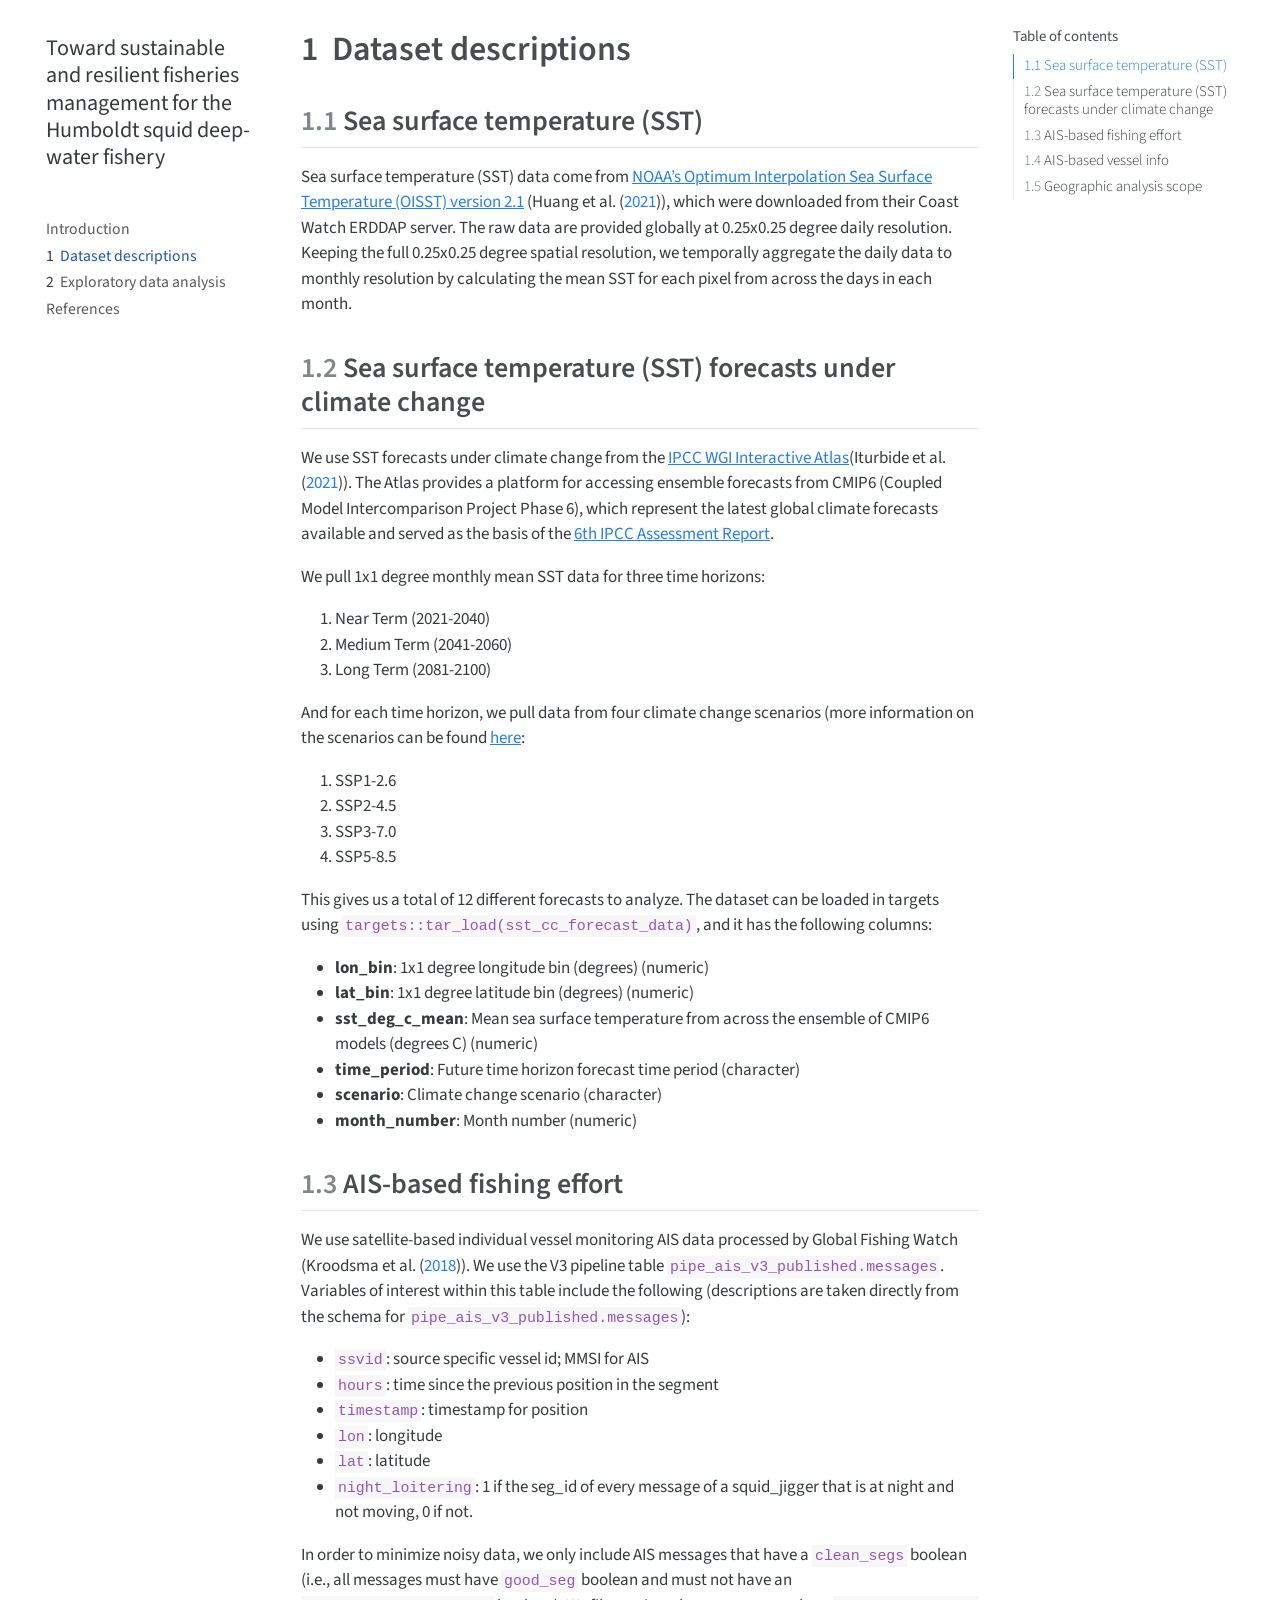
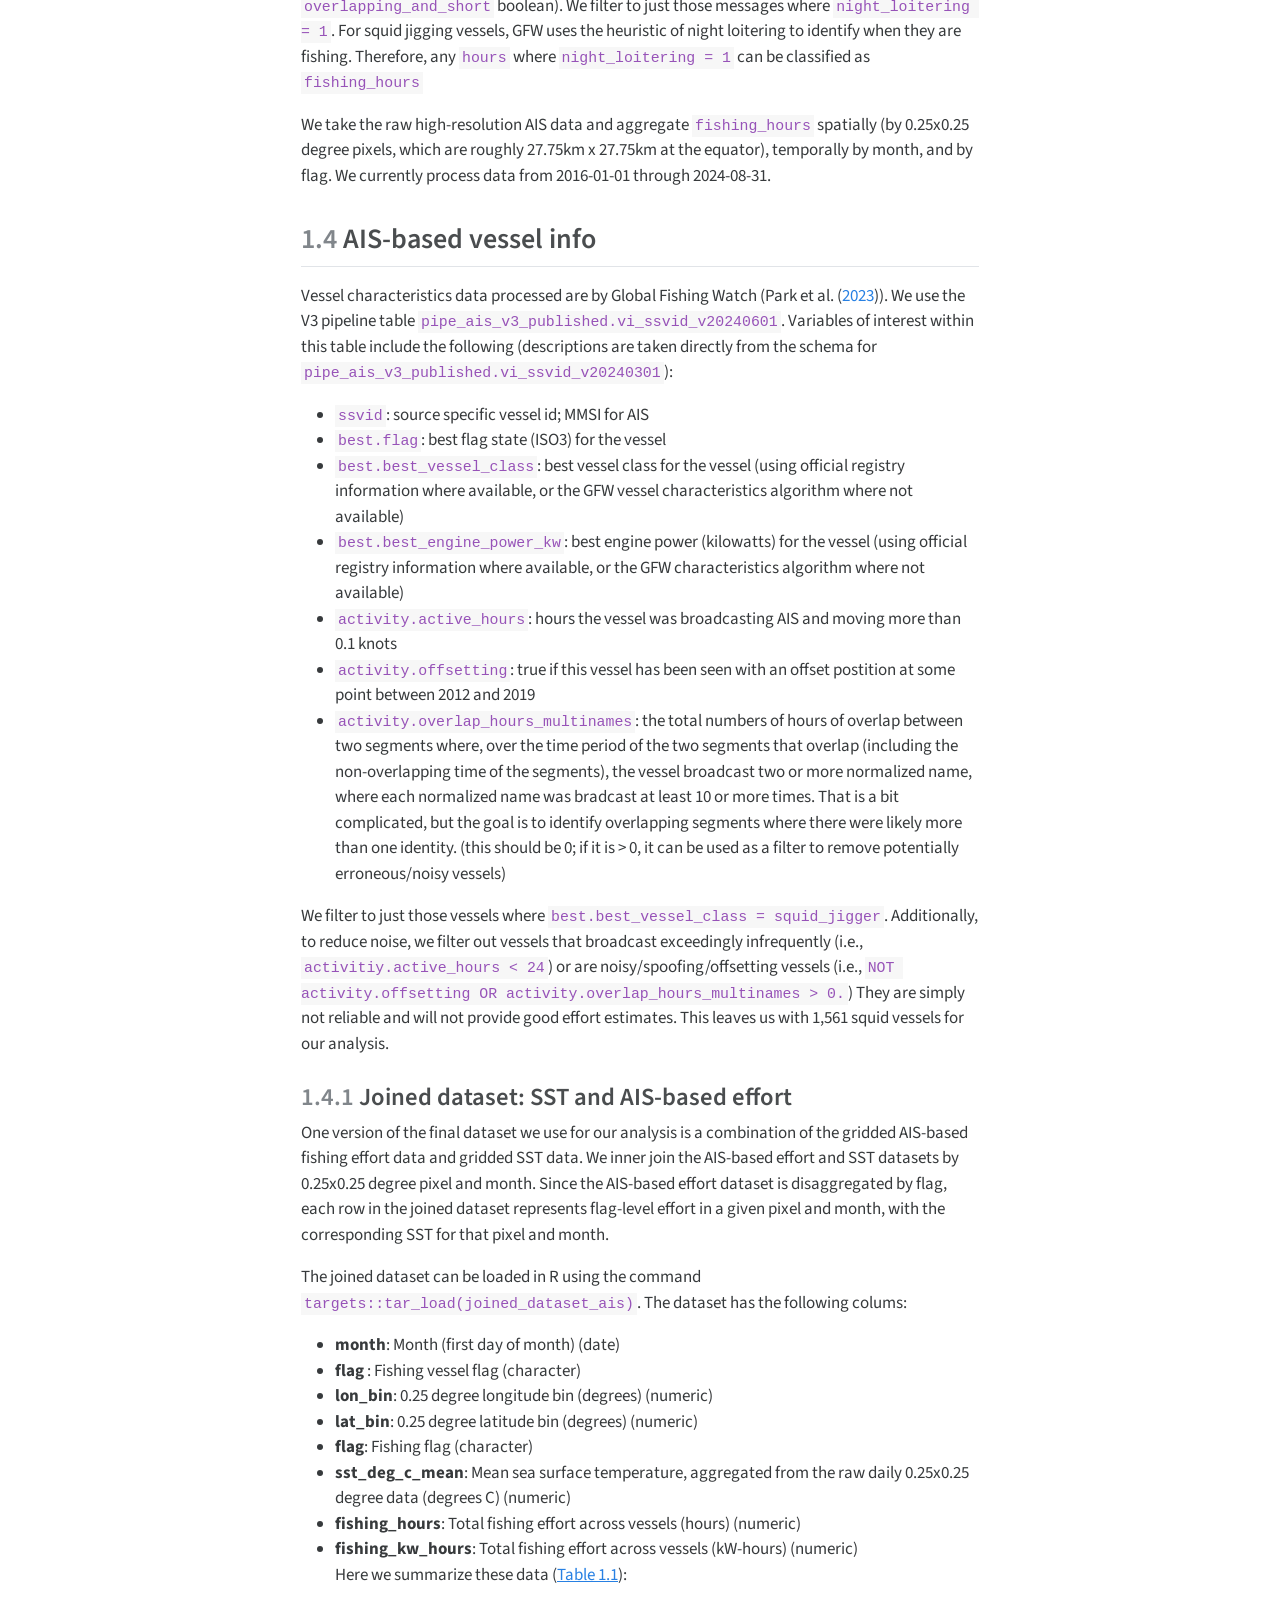
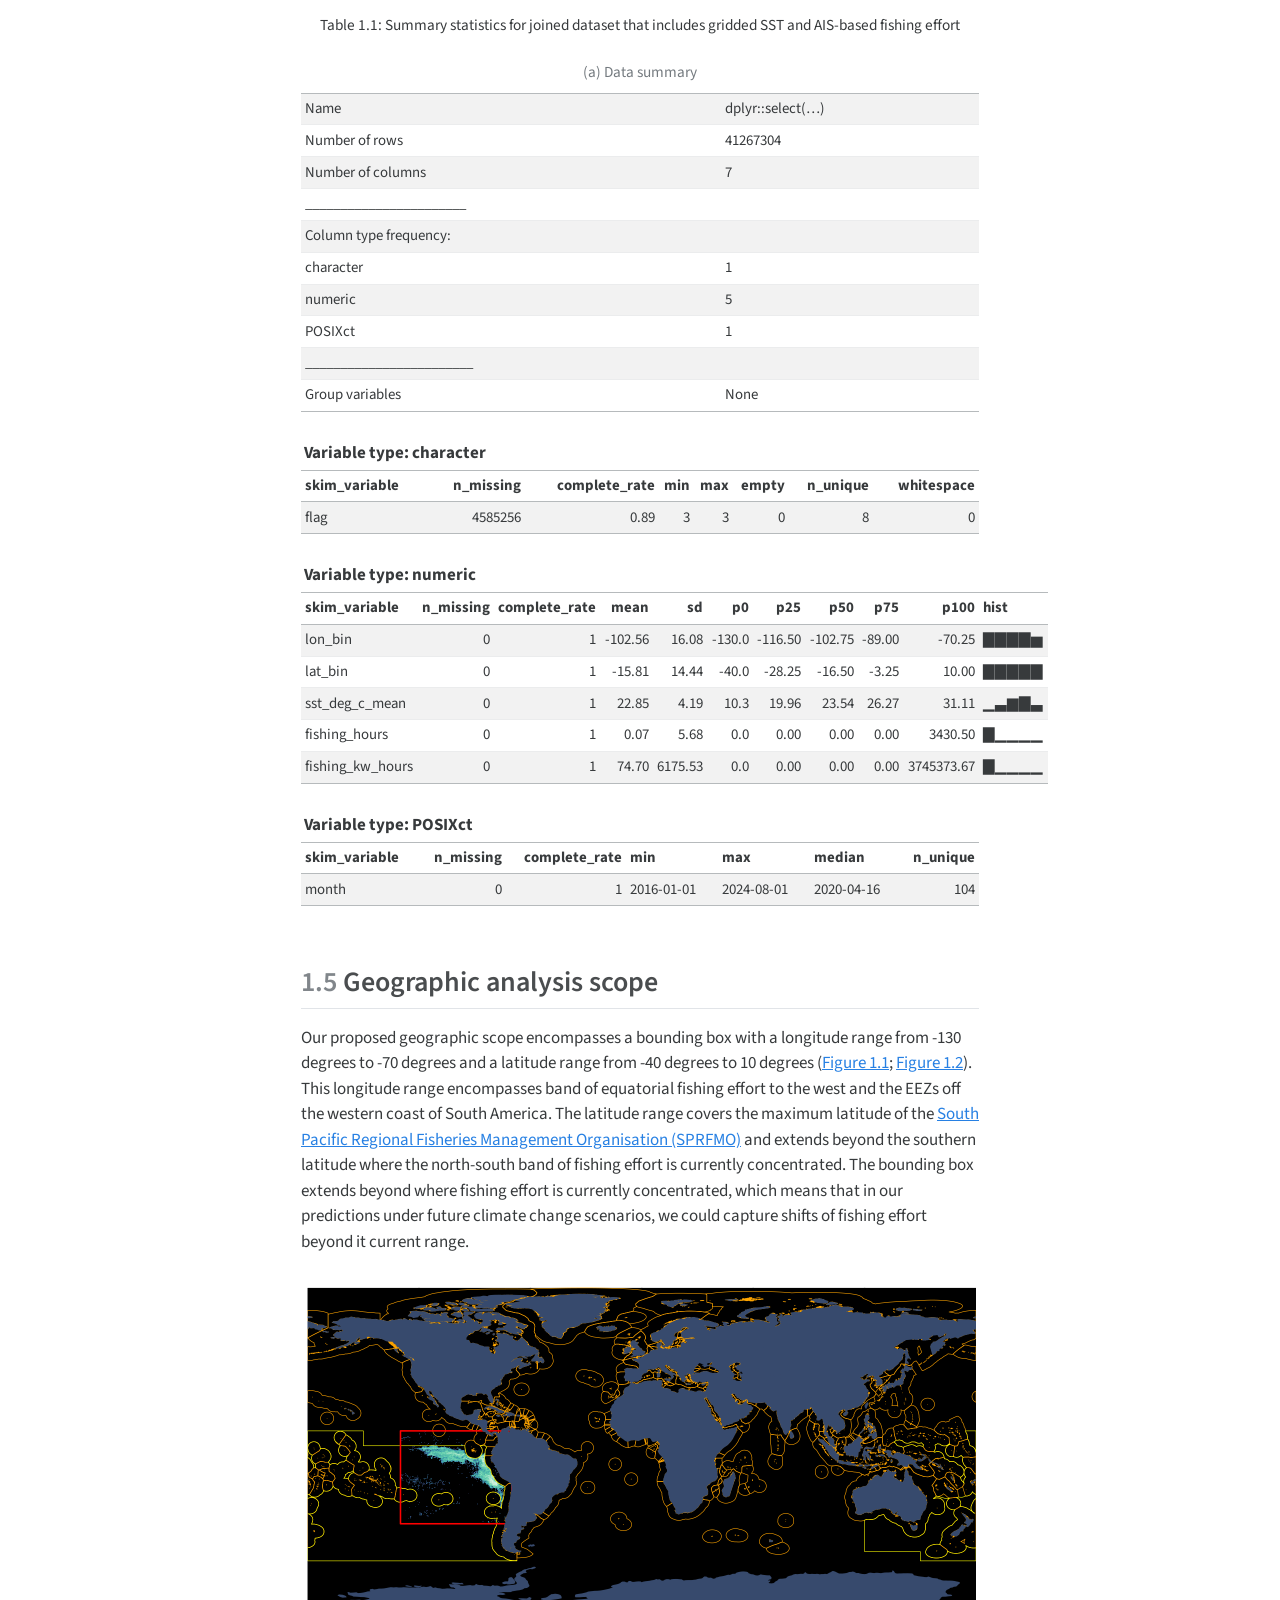
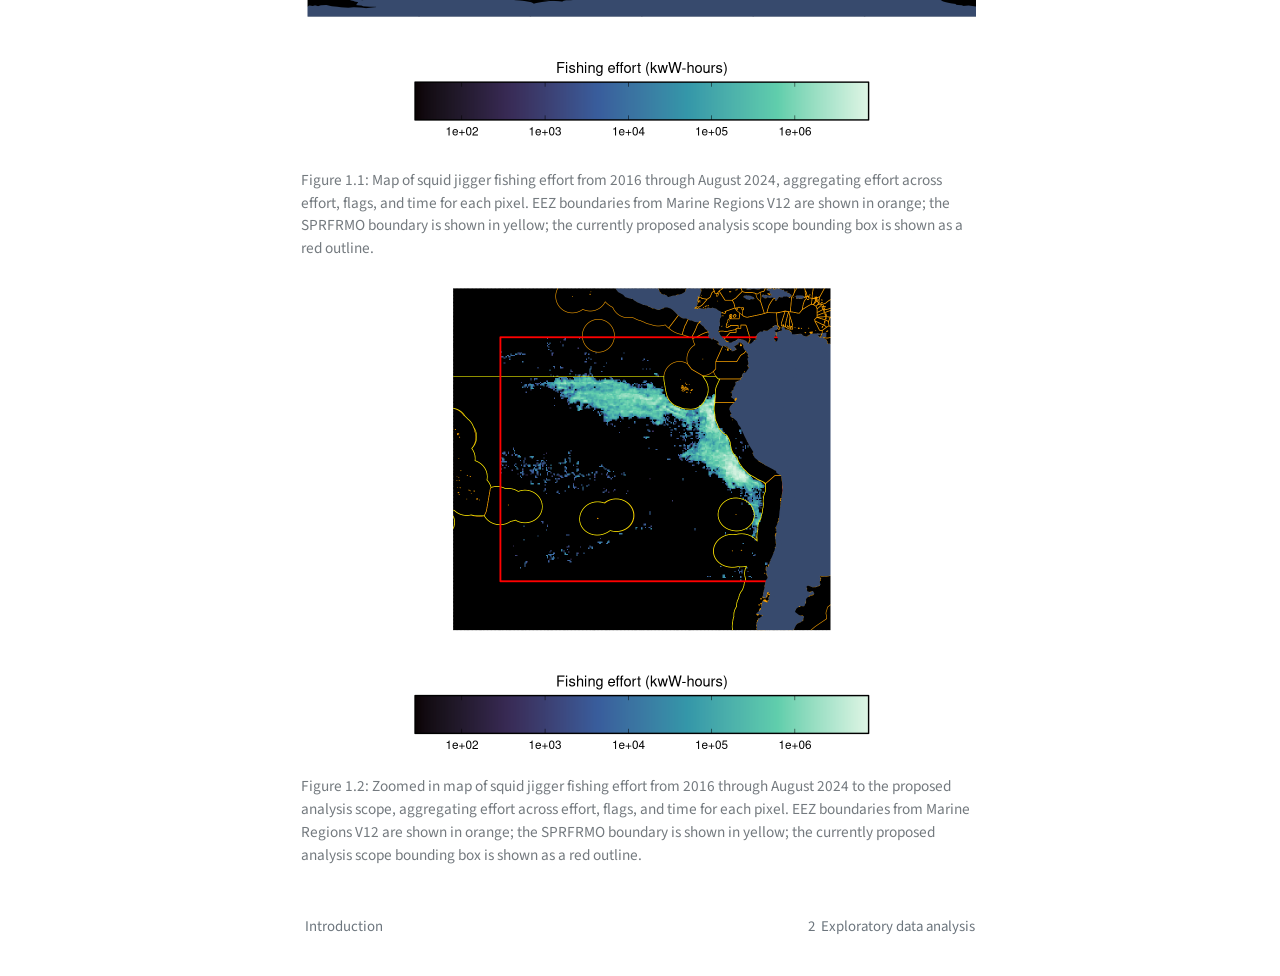
==== docs/data.html @ 47c48975 "update figs a bit" ====
<!DOCTYPE html>
<html xmlns="http://www.w3.org/1999/xhtml" lang="en" xml:lang="en"><head>

<meta charset="utf-8">
<meta name="generator" content="quarto-1.3.450">

<meta name="viewport" content="width=device-width, initial-scale=1.0, user-scalable=yes">


<title>Toward sustainable and resilient fisheries management for the Humboldt squid deep-water fishery - 1&nbsp; Dataset descriptions</title>
<style>
code{white-space: pre-wrap;}
span.smallcaps{font-variant: small-caps;}
div.columns{display: flex; gap: min(4vw, 1.5em);}
div.column{flex: auto; overflow-x: auto;}
div.hanging-indent{margin-left: 1.5em; text-indent: -1.5em;}
ul.task-list{list-style: none;}
ul.task-list li input[type="checkbox"] {
  width: 0.8em;
  margin: 0 0.8em 0.2em -1em; /* quarto-specific, see https://github.com/quarto-dev/quarto-cli/issues/4556 */ 
  vertical-align: middle;
}
/* CSS for citations */
div.csl-bib-body { }
div.csl-entry {
  clear: both;
}
.hanging-indent div.csl-entry {
  margin-left:2em;
  text-indent:-2em;
}
div.csl-left-margin {
  min-width:2em;
  float:left;
}
div.csl-right-inline {
  margin-left:2em;
  padding-left:1em;
}
div.csl-indent {
  margin-left: 2em;
}</style>


<script src="site_libs/quarto-nav/quarto-nav.js"></script>
<script src="site_libs/quarto-nav/headroom.min.js"></script>
<script src="site_libs/clipboard/clipboard.min.js"></script>
<script src="site_libs/quarto-search/autocomplete.umd.js"></script>
<script src="site_libs/quarto-search/fuse.min.js"></script>
<script src="site_libs/quarto-search/quarto-search.js"></script>
<meta name="quarto:offset" content="./">
<link href="./eda.html" rel="next">
<link href="./index.html" rel="prev">
<script src="site_libs/quarto-html/quarto.js"></script>
<script src="site_libs/quarto-html/popper.min.js"></script>
<script src="site_libs/quarto-html/tippy.umd.min.js"></script>
<script src="site_libs/quarto-html/anchor.min.js"></script>
<link href="site_libs/quarto-html/tippy.css" rel="stylesheet">
<link href="site_libs/quarto-html/quarto-syntax-highlighting.css" rel="stylesheet" id="quarto-text-highlighting-styles">
<script src="site_libs/bootstrap/bootstrap.min.js"></script>
<link href="site_libs/bootstrap/bootstrap-icons.css" rel="stylesheet">
<link href="site_libs/bootstrap/bootstrap.min.css" rel="stylesheet" id="quarto-bootstrap" data-mode="light">
<script id="quarto-search-options" type="application/json">{
  "location": "sidebar",
  "copy-button": false,
  "collapse-after": 3,
  "panel-placement": "start",
  "type": "textbox",
  "limit": 20,
  "language": {
    "search-no-results-text": "No results",
    "search-matching-documents-text": "matching documents",
    "search-copy-link-title": "Copy link to search",
    "search-hide-matches-text": "Hide additional matches",
    "search-more-match-text": "more match in this document",
    "search-more-matches-text": "more matches in this document",
    "search-clear-button-title": "Clear",
    "search-detached-cancel-button-title": "Cancel",
    "search-submit-button-title": "Submit",
    "search-label": "Search"
  }
}</script>


</head>

<body class="nav-sidebar floating">

<div id="quarto-search-results"></div>
  <header id="quarto-header" class="headroom fixed-top">
  <nav class="quarto-secondary-nav">
    <div class="container-fluid d-flex">
      <button type="button" class="quarto-btn-toggle btn" data-bs-toggle="collapse" data-bs-target="#quarto-sidebar,#quarto-sidebar-glass" aria-controls="quarto-sidebar" aria-expanded="false" aria-label="Toggle sidebar navigation" onclick="if (window.quartoToggleHeadroom) { window.quartoToggleHeadroom(); }">
        <i class="bi bi-layout-text-sidebar-reverse"></i>
      </button>
      <nav class="quarto-page-breadcrumbs" aria-label="breadcrumb"><ol class="breadcrumb"><li class="breadcrumb-item"><a href="./data.html"><span class="chapter-number">1</span>&nbsp; <span class="chapter-title">Dataset descriptions</span></a></li></ol></nav>
      <a class="flex-grow-1" role="button" data-bs-toggle="collapse" data-bs-target="#quarto-sidebar,#quarto-sidebar-glass" aria-controls="quarto-sidebar" aria-expanded="false" aria-label="Toggle sidebar navigation" onclick="if (window.quartoToggleHeadroom) { window.quartoToggleHeadroom(); }">      
      </a>
      <button type="button" class="btn quarto-search-button" aria-label="" onclick="window.quartoOpenSearch();">
        <i class="bi bi-search"></i>
      </button>
    </div>
  </nav>
</header>
<!-- content -->
<div id="quarto-content" class="quarto-container page-columns page-rows-contents page-layout-article">
<!-- sidebar -->
  <nav id="quarto-sidebar" class="sidebar collapse collapse-horizontal sidebar-navigation floating overflow-auto">
    <div class="pt-lg-2 mt-2 text-left sidebar-header">
    <div class="sidebar-title mb-0 py-0">
      <a href="./">Toward sustainable and resilient fisheries management for the Humboldt squid deep-water fishery</a> 
        <div class="sidebar-tools-main">
    <a href="./Toward-sustainable-and-resilient-fisheries-management-for-the-Humboldt-squid-deep-water-fishery.pdf" rel="" title="Download PDF" class="quarto-navigation-tool px-1" aria-label="Download PDF"><i class="bi bi-file-pdf"></i></a>
</div>
    </div>
      </div>
        <div class="mt-2 flex-shrink-0 align-items-center">
        <div class="sidebar-search">
        <div id="quarto-search" class="" title="Search"></div>
        </div>
        </div>
    <div class="sidebar-menu-container"> 
    <ul class="list-unstyled mt-1">
        <li class="sidebar-item">
  <div class="sidebar-item-container"> 
  <a href="./index.html" class="sidebar-item-text sidebar-link">
 <span class="menu-text">Introduction</span></a>
  </div>
</li>
        <li class="sidebar-item">
  <div class="sidebar-item-container"> 
  <a href="./data.html" class="sidebar-item-text sidebar-link active">
 <span class="menu-text"><span class="chapter-number">1</span>&nbsp; <span class="chapter-title">Dataset descriptions</span></span></a>
  </div>
</li>
        <li class="sidebar-item">
  <div class="sidebar-item-container"> 
  <a href="./eda.html" class="sidebar-item-text sidebar-link">
 <span class="menu-text"><span class="chapter-number">2</span>&nbsp; <span class="chapter-title">Exploratory data analysis</span></span></a>
  </div>
</li>
        <li class="sidebar-item">
  <div class="sidebar-item-container"> 
  <a href="./references.html" class="sidebar-item-text sidebar-link">
 <span class="menu-text">References</span></a>
  </div>
</li>
    </ul>
    </div>
</nav>
<div id="quarto-sidebar-glass" data-bs-toggle="collapse" data-bs-target="#quarto-sidebar,#quarto-sidebar-glass"></div>
<!-- margin-sidebar -->
    <div id="quarto-margin-sidebar" class="sidebar margin-sidebar">
        <nav id="TOC" role="doc-toc" class="toc-active">
    <h2 id="toc-title">Table of contents</h2>
   
  <ul>
  <li><a href="#sea-surface-temperature-sst" id="toc-sea-surface-temperature-sst" class="nav-link active" data-scroll-target="#sea-surface-temperature-sst"><span class="header-section-number">1.1</span> Sea surface temperature (SST)</a></li>
  <li><a href="#sea-surface-temperature-sst-forecasts-under-climate-change" id="toc-sea-surface-temperature-sst-forecasts-under-climate-change" class="nav-link" data-scroll-target="#sea-surface-temperature-sst-forecasts-under-climate-change"><span class="header-section-number">1.2</span> Sea surface temperature (SST) forecasts under climate change</a></li>
  <li><a href="#ais-based-fishing-effort" id="toc-ais-based-fishing-effort" class="nav-link" data-scroll-target="#ais-based-fishing-effort"><span class="header-section-number">1.3</span> AIS-based fishing effort</a></li>
  <li><a href="#ais-based-vessel-info" id="toc-ais-based-vessel-info" class="nav-link" data-scroll-target="#ais-based-vessel-info"><span class="header-section-number">1.4</span> AIS-based vessel info</a>
  <ul class="collapse">
  <li><a href="#joined-dataset-sst-and-ais-based-effort" id="toc-joined-dataset-sst-and-ais-based-effort" class="nav-link" data-scroll-target="#joined-dataset-sst-and-ais-based-effort"><span class="header-section-number">1.4.1</span> Joined dataset: SST and AIS-based effort</a></li>
  </ul></li>
  <li><a href="#geographic-analysis-scope" id="toc-geographic-analysis-scope" class="nav-link" data-scroll-target="#geographic-analysis-scope"><span class="header-section-number">1.5</span> Geographic analysis scope</a></li>
  </ul>
</nav>
    </div>
<!-- main -->
<main class="content" id="quarto-document-content">

<header id="title-block-header" class="quarto-title-block default">
<div class="quarto-title">
<h1 class="title"><span id="sec-methods" class="quarto-section-identifier"><span class="chapter-number">1</span>&nbsp; <span class="chapter-title">Dataset descriptions</span></span></h1>
</div>



<div class="quarto-title-meta">

    
  
    
  </div>
  

</header>

<section id="sea-surface-temperature-sst" class="level2" data-number="1.1">
<h2 data-number="1.1" class="anchored" data-anchor-id="sea-surface-temperature-sst"><span class="header-section-number">1.1</span> Sea surface temperature (SST)</h2>
<p>Sea surface temperature (SST) data come from <a href="https://coastwatch.pfeg.noaa.gov/erddap/griddap/ncdcOisst21Agg.html">NOAA’s Optimum Interpolation Sea Surface Temperature (OISST) version 2.1</a> (<span class="citation" data-cites="huang2021improvements">Huang et al. (<a href="references.html#ref-huang2021improvements" role="doc-biblioref">2021</a>)</span>), which were downloaded from their Coast Watch ERDDAP server. The raw data are provided globally at 0.25x0.25 degree daily resolution. Keeping the full 0.25x0.25 degree spatial resolution, we temporally aggregate the daily data to monthly resolution by calculating the mean SST for each pixel from across the days in each month.</p>
</section>
<section id="sea-surface-temperature-sst-forecasts-under-climate-change" class="level2" data-number="1.2">
<h2 data-number="1.2" class="anchored" data-anchor-id="sea-surface-temperature-sst-forecasts-under-climate-change"><span class="header-section-number">1.2</span> Sea surface temperature (SST) forecasts under climate change</h2>
<p>We use SST forecasts under climate change from the <a href="https://interactive-atlas.ipcc.ch/regional-information#[base64]">IPCC WGI Interactive Atlas</a>(<span class="citation" data-cites="iturbide2021repository">Iturbide et al. (<a href="references.html#ref-iturbide2021repository" role="doc-biblioref">2021</a>)</span>). The Atlas provides a platform for accessing ensemble forecasts from CMIP6 (Coupled Model Intercomparison Project Phase 6), which represent the latest global climate forecasts available and served as the basis of the <a href="https://www.ipcc.ch/assessment-report/ar6/">6th IPCC Assessment Report</a>.</p>
<p>We pull 1x1 degree monthly mean SST data for three time horizons:</p>
<ol type="1">
<li>Near Term (2021-2040)</li>
<li>Medium Term (2041-2060)</li>
<li>Long Term (2081-2100)</li>
</ol>
<p>And for each time horizon, we pull data from four climate change scenarios (more information on the scenarios can be found <a href="https://climate-scenarios.canada.ca/?page=cmip6-overview-notes">here</a>:</p>
<ol type="1">
<li>SSP1-2.6</li>
<li>SSP2-4.5</li>
<li>SSP3-7.0</li>
<li>SSP5-8.5</li>
</ol>
<p>This gives us a total of 12 different forecasts to analyze. The dataset can be loaded in targets using <code>targets::tar_load(sst_cc_forecast_data)</code>, and it has the following columns:</p>
<ul>
<li><strong>lon_bin</strong>: 1x1 degree longitude bin (degrees) (numeric)<br>
</li>
<li><strong>lat_bin</strong>: 1x1 degree latitude bin (degrees) (numeric)<br>
</li>
<li><strong>sst_deg_c_mean</strong>: Mean sea surface temperature from across the ensemble of CMIP6 models (degrees C) (numeric)</li>
<li><strong>time_period</strong>: Future time horizon forecast time period (character)</li>
<li><strong>scenario</strong>: Climate change scenario (character)</li>
<li><strong>month_number</strong>: Month number (numeric)</li>
</ul>
</section>
<section id="ais-based-fishing-effort" class="level2" data-number="1.3">
<h2 data-number="1.3" class="anchored" data-anchor-id="ais-based-fishing-effort"><span class="header-section-number">1.3</span> AIS-based fishing effort</h2>
<p>We use satellite-based individual vessel monitoring AIS data processed by Global Fishing Watch (<span class="citation" data-cites="kroodsma2018tracking">Kroodsma et al. (<a href="references.html#ref-kroodsma2018tracking" role="doc-biblioref">2018</a>)</span>). We use the V3 pipeline table <code>pipe_ais_v3_published.messages</code>. Variables of interest within this table include the following (descriptions are taken directly from the schema for <code>pipe_ais_v3_published.messages</code>):</p>
<ul>
<li><code>ssvid</code>: source specific vessel id; MMSI for AIS</li>
<li><code>hours</code>: time since the previous position in the segment</li>
<li><code>timestamp</code>: timestamp for position</li>
<li><code>lon</code>: longitude</li>
<li><code>lat</code>: latitude</li>
<li><code>night_loitering</code>: 1 if the seg_id of every message of a squid_jigger that is at night and not moving, 0 if not.</li>
</ul>
<p>In order to minimize noisy data, we only include AIS messages that have a <code>clean_segs</code> boolean (i.e., all messages must have <code>good_seg</code> boolean and must not have an <code>overlapping_and_short</code> boolean). We filter to just those messages where <code>night_loitering = 1</code>. For squid jigging vessels, GFW uses the heuristic of night loitering to identify when they are fishing. Therefore, any <code>hours</code> where <code>night_loitering = 1</code> can be classified as <code>fishing_hours</code></p>
<p>We take the raw high-resolution AIS data and aggregate <code>fishing_hours</code> spatially (by 0.25x0.25 degree pixels, which are roughly 27.75km x 27.75km at the equator), temporally by month, and by flag. We currently process data from 2016-01-01 through 2024-08-31.</p>
</section>
<section id="ais-based-vessel-info" class="level2" data-number="1.4">
<h2 data-number="1.4" class="anchored" data-anchor-id="ais-based-vessel-info"><span class="header-section-number">1.4</span> AIS-based vessel info</h2>
<p>Vessel characteristics data processed are by Global Fishing Watch (<span class="citation" data-cites="park2023tracking">Park et al. (<a href="references.html#ref-park2023tracking" role="doc-biblioref">2023</a>)</span>). We use the V3 pipeline table <code>pipe_ais_v3_published.vi_ssvid_v20240601</code>. Variables of interest within this table include the following (descriptions are taken directly from the schema for <code>pipe_ais_v3_published.vi_ssvid_v20240301</code>):</p>
<ul>
<li><code>ssvid</code>: source specific vessel id; MMSI for AIS</li>
<li><code>best.flag</code>: best flag state (ISO3) for the vessel</li>
<li><code>best.best_vessel_class</code>: best vessel class for the vessel (using official registry information where available, or the GFW vessel characteristics algorithm where not available)</li>
<li><code>best.best_engine_power_kw</code>: best engine power (kilowatts) for the vessel (using official registry information where available, or the GFW characteristics algorithm where not available)</li>
<li><code>activity.active_hours</code>: hours the vessel was broadcasting AIS and moving more than 0.1 knots</li>
<li><code>activity.offsetting</code>: true if this vessel has been seen with an offset postition at some point between 2012 and 2019</li>
<li><code>activity.overlap_hours_multinames</code>: the total numbers of hours of overlap between two segments where, over the time period of the two segments that overlap (including the non-overlapping time of the segments), the vessel broadcast two or more normalized name, where each normalized name was bradcast at least 10 or more times. That is a bit complicated, but the goal is to identify overlapping segments where there were likely more than one identity. (this should be 0; if it is &gt; 0, it can be used as a filter to remove potentially erroneous/noisy vessels)</li>
</ul>
<p>We filter to just those vessels where <code>best.best_vessel_class = squid_jigger</code>. Additionally, to reduce noise, we filter out vessels that broadcast exceedingly infrequently (i.e., <code>activitiy.active_hours &lt; 24</code>) or are noisy/spoofing/offsetting vessels (i.e., <code>NOT activity.offsetting OR activity.overlap_hours_multinames &gt; 0.</code>) They are simply not reliable and will not provide good effort estimates. This leaves us with 1,561 squid vessels for our analysis.</p>
<section id="joined-dataset-sst-and-ais-based-effort" class="level3" data-number="1.4.1">
<h3 data-number="1.4.1" class="anchored" data-anchor-id="joined-dataset-sst-and-ais-based-effort"><span class="header-section-number">1.4.1</span> Joined dataset: SST and AIS-based effort</h3>
<p>One version of the final dataset we use for our analysis is a combination of the gridded AIS-based fishing effort data and gridded SST data. We inner join the AIS-based effort and SST datasets by 0.25x0.25 degree pixel and month. Since the AIS-based effort dataset is disaggregated by flag, each row in the joined dataset represents flag-level effort in a given pixel and month, with the corresponding SST for that pixel and month.</p>
<p>The joined dataset can be loaded in R using the command <code>targets::tar_load(joined_dataset_ais)</code>. The dataset has the following colums:</p>
<ul>
<li><strong>month</strong>: Month (first day of month) (date)<br>
</li>
<li><strong>flag</strong> : Fishing vessel flag (character)</li>
<li><strong>lon_bin</strong>: 0.25 degree longitude bin (degrees) (numeric)<br>
</li>
<li><strong>lat_bin</strong>: 0.25 degree latitude bin (degrees) (numeric)<br>
</li>
<li><strong>flag</strong>: Fishing flag (character)<br>
</li>
<li><strong>sst_deg_c_mean</strong>: Mean sea surface temperature, aggregated from the raw daily 0.25x0.25 degree data (degrees C) (numeric)</li>
<li><strong>fishing_hours</strong>: Total fishing effort across vessels (hours) (numeric)<br>
</li>
<li><strong>fishing_kw_hours</strong>: Total fishing effort across vessels (kW-hours) (numeric)<br>
Here we summarize these data (<a href="#tbl-summary-stats-joined-dataset-ais">Table&nbsp;<span>1.1</span></a>):</li>
</ul>
<div id="tbl-summary-stats-joined-dataset-ais" class="cell tbl-parent quarto-layout-panel anchored">
<div class="panel-caption table-caption">
<p>Table&nbsp;1.1: Summary statistics for joined dataset that includes gridded SST and AIS-based fishing effort</p>
</div>
<div class="quarto-layout-row quarto-layout-valign-top">
<div id="tbl-summary-stats-joined-dataset-ais-1" class="quarto-layout-cell quarto-layout-cell-subref anchored" data-ref-parent="tbl-summary-stats-joined-dataset-ais" style="flex-basis: 100.0%;justify-content: center;">
<table class="table table-sm table-striped small">
<caption>(a) Data summary</caption>
<tbody>
<tr class="odd">
<td style="text-align: left;">Name</td>
<td style="text-align: left;">dplyr::select(…)</td>
</tr>
<tr class="even">
<td style="text-align: left;">Number of rows</td>
<td style="text-align: left;">41267304</td>
</tr>
<tr class="odd">
<td style="text-align: left;">Number of columns</td>
<td style="text-align: left;">7</td>
</tr>
<tr class="even">
<td style="text-align: left;">_______________________</td>
<td style="text-align: left;"></td>
</tr>
<tr class="odd">
<td style="text-align: left;">Column type frequency:</td>
<td style="text-align: left;"></td>
</tr>
<tr class="even">
<td style="text-align: left;">character</td>
<td style="text-align: left;">1</td>
</tr>
<tr class="odd">
<td style="text-align: left;">numeric</td>
<td style="text-align: left;">5</td>
</tr>
<tr class="even">
<td style="text-align: left;">POSIXct</td>
<td style="text-align: left;">1</td>
</tr>
<tr class="odd">
<td style="text-align: left;">________________________</td>
<td style="text-align: left;"></td>
</tr>
<tr class="even">
<td style="text-align: left;">Group variables</td>
<td style="text-align: left;">None</td>
</tr>
</tbody>
</table>
</div>
</div>
<div class="quarto-layout-row quarto-layout-valign-top">
<div class="quarto-layout-cell" style="flex-basis: 100.0%;justify-content: center;">
<p><strong>Variable type: character</strong></p>
</div>
</div>
<div class="quarto-layout-row quarto-layout-valign-top">
<div class="quarto-layout-cell" style="flex-basis: 100.0%;justify-content: center;">
<table class="table table-sm table-striped small">
<colgroup>
<col style="width: 19%">
<col style="width: 13%">
<col style="width: 19%">
<col style="width: 5%">
<col style="width: 5%">
<col style="width: 8%">
<col style="width: 12%">
<col style="width: 15%">
</colgroup>
<thead>
<tr class="header">
<th style="text-align: left;">skim_variable</th>
<th style="text-align: right;">n_missing</th>
<th style="text-align: right;">complete_rate</th>
<th style="text-align: right;">min</th>
<th style="text-align: right;">max</th>
<th style="text-align: right;">empty</th>
<th style="text-align: right;">n_unique</th>
<th style="text-align: right;">whitespace</th>
</tr>
</thead>
<tbody>
<tr class="odd">
<td style="text-align: left;">flag</td>
<td style="text-align: right;">4585256</td>
<td style="text-align: right;">0.89</td>
<td style="text-align: right;">3</td>
<td style="text-align: right;">3</td>
<td style="text-align: right;">0</td>
<td style="text-align: right;">8</td>
<td style="text-align: right;">0</td>
</tr>
</tbody>
</table>
</div>
</div>
<div class="quarto-layout-row quarto-layout-valign-top">
<div class="quarto-layout-cell" style="flex-basis: 100.0%;justify-content: center;">
<p><strong>Variable type: numeric</strong></p>
</div>
</div>
<div class="quarto-layout-row quarto-layout-valign-top">
<div class="quarto-layout-cell" style="flex-basis: 100.0%;justify-content: center;">
<table class="table table-sm table-striped small">
<colgroup>
<col style="width: 16%">
<col style="width: 9%">
<col style="width: 13%">
<col style="width: 7%">
<col style="width: 7%">
<col style="width: 6%">
<col style="width: 7%">
<col style="width: 7%">
<col style="width: 6%">
<col style="width: 10%">
<col style="width: 5%">
</colgroup>
<thead>
<tr class="header">
<th style="text-align: left;">skim_variable</th>
<th style="text-align: right;">n_missing</th>
<th style="text-align: right;">complete_rate</th>
<th style="text-align: right;">mean</th>
<th style="text-align: right;">sd</th>
<th style="text-align: right;">p0</th>
<th style="text-align: right;">p25</th>
<th style="text-align: right;">p50</th>
<th style="text-align: right;">p75</th>
<th style="text-align: right;">p100</th>
<th style="text-align: left;">hist</th>
</tr>
</thead>
<tbody>
<tr class="odd">
<td style="text-align: left;">lon_bin</td>
<td style="text-align: right;">0</td>
<td style="text-align: right;">1</td>
<td style="text-align: right;">-102.56</td>
<td style="text-align: right;">16.08</td>
<td style="text-align: right;">-130.0</td>
<td style="text-align: right;">-116.50</td>
<td style="text-align: right;">-102.75</td>
<td style="text-align: right;">-89.00</td>
<td style="text-align: right;">-70.25</td>
<td style="text-align: left;">▇▇▇▇▅</td>
</tr>
<tr class="even">
<td style="text-align: left;">lat_bin</td>
<td style="text-align: right;">0</td>
<td style="text-align: right;">1</td>
<td style="text-align: right;">-15.81</td>
<td style="text-align: right;">14.44</td>
<td style="text-align: right;">-40.0</td>
<td style="text-align: right;">-28.25</td>
<td style="text-align: right;">-16.50</td>
<td style="text-align: right;">-3.25</td>
<td style="text-align: right;">10.00</td>
<td style="text-align: left;">▇▇▇▇▇</td>
</tr>
<tr class="odd">
<td style="text-align: left;">sst_deg_c_mean</td>
<td style="text-align: right;">0</td>
<td style="text-align: right;">1</td>
<td style="text-align: right;">22.85</td>
<td style="text-align: right;">4.19</td>
<td style="text-align: right;">10.3</td>
<td style="text-align: right;">19.96</td>
<td style="text-align: right;">23.54</td>
<td style="text-align: right;">26.27</td>
<td style="text-align: right;">31.11</td>
<td style="text-align: left;">▁▃▆▇▃</td>
</tr>
<tr class="even">
<td style="text-align: left;">fishing_hours</td>
<td style="text-align: right;">0</td>
<td style="text-align: right;">1</td>
<td style="text-align: right;">0.07</td>
<td style="text-align: right;">5.68</td>
<td style="text-align: right;">0.0</td>
<td style="text-align: right;">0.00</td>
<td style="text-align: right;">0.00</td>
<td style="text-align: right;">0.00</td>
<td style="text-align: right;">3430.50</td>
<td style="text-align: left;">▇▁▁▁▁</td>
</tr>
<tr class="odd">
<td style="text-align: left;">fishing_kw_hours</td>
<td style="text-align: right;">0</td>
<td style="text-align: right;">1</td>
<td style="text-align: right;">74.70</td>
<td style="text-align: right;">6175.53</td>
<td style="text-align: right;">0.0</td>
<td style="text-align: right;">0.00</td>
<td style="text-align: right;">0.00</td>
<td style="text-align: right;">0.00</td>
<td style="text-align: right;">3745373.67</td>
<td style="text-align: left;">▇▁▁▁▁</td>
</tr>
</tbody>
</table>
</div>
</div>
<div class="quarto-layout-row quarto-layout-valign-top">
<div class="quarto-layout-cell" style="flex-basis: 100.0%;justify-content: center;">
<p><strong>Variable type: POSIXct</strong></p>
</div>
</div>
<div class="quarto-layout-row quarto-layout-valign-top">
<div class="quarto-layout-cell" style="flex-basis: 100.0%;justify-content: center;">
<table class="table table-sm table-striped small">
<colgroup>
<col style="width: 17%">
<col style="width: 12%">
<col style="width: 17%">
<col style="width: 13%">
<col style="width: 13%">
<col style="width: 13%">
<col style="width: 11%">
</colgroup>
<thead>
<tr class="header">
<th style="text-align: left;">skim_variable</th>
<th style="text-align: right;">n_missing</th>
<th style="text-align: right;">complete_rate</th>
<th style="text-align: left;">min</th>
<th style="text-align: left;">max</th>
<th style="text-align: left;">median</th>
<th style="text-align: right;">n_unique</th>
</tr>
</thead>
<tbody>
<tr class="odd">
<td style="text-align: left;">month</td>
<td style="text-align: right;">0</td>
<td style="text-align: right;">1</td>
<td style="text-align: left;">2016-01-01</td>
<td style="text-align: left;">2024-08-01</td>
<td style="text-align: left;">2020-04-16</td>
<td style="text-align: right;">104</td>
</tr>
</tbody>
</table>
</div>
</div>
</div>
</section>
</section>
<section id="geographic-analysis-scope" class="level2" data-number="1.5">
<h2 data-number="1.5" class="anchored" data-anchor-id="geographic-analysis-scope"><span class="header-section-number">1.5</span> Geographic analysis scope</h2>
<p>Our proposed geographic scope encompasses a bounding box with a longitude range from -130 degrees to -70 degrees and a latitude range from -40 degrees to 10 degrees (<a href="#fig-effort-map-with-scope">Figure&nbsp;<span>1.1</span></a>; <a href="#fig-effort-map-with-scope-zoom">Figure&nbsp;<span>1.2</span></a>). This longitude range encompasses band of equatorial fishing effort to the west and the EEZs off the western coast of South America. The latitude range covers the maximum latitude of the <a href="https://data.apps.fao.org/map/catalog/srv/eng/catalog.search#/metadata/fao-rfb-map-sprfmo">South Pacific Regional Fisheries Management Organisation (SPRFMO)</a> and extends beyond the southern latitude where the north-south band of fishing effort is currently concentrated. The bounding box extends beyond where fishing effort is currently concentrated, which means that in our predictions under future climate change scenarios, we could capture shifts of fishing effort beyond it current range.</p>
<div class="cell">
<div class="cell-output-display">
<div id="fig-effort-map-with-scope" class="quarto-figure quarto-figure-center anchored">
<figure class="figure">
<p><img src="data_files/figure-html/fig-effort-map-with-scope-1.png" class="img-fluid figure-img" width="672"></p>
<figcaption class="figure-caption">Figure&nbsp;1.1: Map of squid jigger fishing effort from 2016 through August 2024, aggregating effort across effort, flags, and time for each pixel. EEZ boundaries from Marine Regions V12 are shown in orange; the SPRFRMO boundary is shown in yellow; the currently proposed analysis scope bounding box is shown as a red outline.</figcaption>
</figure>
</div>
</div>
</div>
<div class="cell">
<div class="cell-output-display">
<div id="fig-effort-map-with-scope-zoom" class="quarto-figure quarto-figure-center anchored">
<figure class="figure">
<p><img src="data_files/figure-html/fig-effort-map-with-scope-zoom-1.png" class="img-fluid figure-img" width="672"></p>
<figcaption class="figure-caption">Figure&nbsp;1.2: Zoomed in map of squid jigger fishing effort from 2016 through August 2024 to the proposed analysis scope, aggregating effort across effort, flags, and time for each pixel. EEZ boundaries from Marine Regions V12 are shown in orange; the SPRFRMO boundary is shown in yellow; the currently proposed analysis scope bounding box is shown as a red outline.</figcaption>
</figure>
</div>
</div>
</div>


<div id="refs" class="references csl-bib-body hanging-indent" role="list" style="display: none">
<div id="ref-huang2021improvements" class="csl-entry" role="listitem">
Huang, Boyin, Chunying Liu, Viva Banzon, Eric Freeman, Garrett Graham, Bill Hankins, Tom Smith, and Huai-Min Zhang. 2021. <span>“Improvements of the Daily Optimum Interpolation Sea Surface Temperature (DOISST) Version 2.1.”</span> <em>Journal of Climate</em> 34 (8): 2923–39.
</div>
<div id="ref-iturbide2021repository" class="csl-entry" role="listitem">
Iturbide, Maialen, Jesús Fernández, José Manuel Gutiérrez, Joaquı́n Bedia, Ezequiel Cimadevilla, Javier Dı́ez-Sierra, Rodrigo Manzanas, et al. 2021. <span>“Repository Supporting the Implementation of FAIR Principles in the IPCC-WG1 Atlas. Zenodo.”</span> Intergovernmental Panel on Climate Change (IPCC) Geneva.
</div>
<div id="ref-kroodsma2018tracking" class="csl-entry" role="listitem">
Kroodsma, David A, Juan Mayorga, Timothy Hochberg, Nathan A Miller, Kristina Boerder, Francesco Ferretti, Alex Wilson, et al. 2018. <span>“Tracking the Global Footprint of Fisheries.”</span> <em>Science</em> 359 (6378): 904–8.
</div>
<div id="ref-park2023tracking" class="csl-entry" role="listitem">
Park, Jaeyoon, Jennifer Van Osdel, Joanna Turner, Courtney M Farthing, Nathan A Miller, Hannah L Linder, Guillermo Ortuño Crespo, Gabrielle Carmine, and David A Kroodsma. 2023. <span>“Tracking Elusive and Shifting Identities of the Global Fishing Fleet.”</span> <em>Science Advances</em> 9 (3): eabp8200.
</div>
</div>
</section>

</main> <!-- /main -->
<script id="quarto-html-after-body" type="application/javascript">
window.document.addEventListener("DOMContentLoaded", function (event) {
  const toggleBodyColorMode = (bsSheetEl) => {
    const mode = bsSheetEl.getAttribute("data-mode");
    const bodyEl = window.document.querySelector("body");
    if (mode === "dark") {
      bodyEl.classList.add("quarto-dark");
      bodyEl.classList.remove("quarto-light");
    } else {
      bodyEl.classList.add("quarto-light");
      bodyEl.classList.remove("quarto-dark");
    }
  }
  const toggleBodyColorPrimary = () => {
    const bsSheetEl = window.document.querySelector("link#quarto-bootstrap");
    if (bsSheetEl) {
      toggleBodyColorMode(bsSheetEl);
    }
  }
  toggleBodyColorPrimary();  
  const icon = "";
  const anchorJS = new window.AnchorJS();
  anchorJS.options = {
    placement: 'right',
    icon: icon
  };
  anchorJS.add('.anchored');
  const isCodeAnnotation = (el) => {
    for (const clz of el.classList) {
      if (clz.startsWith('code-annotation-')) {                     
        return true;
      }
    }
    return false;
  }
  const clipboard = new window.ClipboardJS('.code-copy-button', {
    text: function(trigger) {
      const codeEl = trigger.previousElementSibling.cloneNode(true);
      for (const childEl of codeEl.children) {
        if (isCodeAnnotation(childEl)) {
          childEl.remove();
        }
      }
      return codeEl.innerText;
    }
  });
  clipboard.on('success', function(e) {
    // button target
    const button = e.trigger;
    // don't keep focus
    button.blur();
    // flash "checked"
    button.classList.add('code-copy-button-checked');
    var currentTitle = button.getAttribute("title");
    button.setAttribute("title", "Copied!");
    let tooltip;
    if (window.bootstrap) {
      button.setAttribute("data-bs-toggle", "tooltip");
      button.setAttribute("data-bs-placement", "left");
      button.setAttribute("data-bs-title", "Copied!");
      tooltip = new bootstrap.Tooltip(button, 
        { trigger: "manual", 
          customClass: "code-copy-button-tooltip",
          offset: [0, -8]});
      tooltip.show();    
    }
    setTimeout(function() {
      if (tooltip) {
        tooltip.hide();
        button.removeAttribute("data-bs-title");
        button.removeAttribute("data-bs-toggle");
        button.removeAttribute("data-bs-placement");
      }
      button.setAttribute("title", currentTitle);
      button.classList.remove('code-copy-button-checked');
    }, 1000);
    // clear code selection
    e.clearSelection();
  });
  function tippyHover(el, contentFn) {
    const config = {
      allowHTML: true,
      content: contentFn,
      maxWidth: 500,
      delay: 100,
      arrow: false,
      appendTo: function(el) {
          return el.parentElement;
      },
      interactive: true,
      interactiveBorder: 10,
      theme: 'quarto',
      placement: 'bottom-start'
    };
    window.tippy(el, config); 
  }
  const noterefs = window.document.querySelectorAll('a[role="doc-noteref"]');
  for (var i=0; i<noterefs.length; i++) {
    const ref = noterefs[i];
    tippyHover(ref, function() {
      // use id or data attribute instead here
      let href = ref.getAttribute('data-footnote-href') || ref.getAttribute('href');
      try { href = new URL(href).hash; } catch {}
      const id = href.replace(/^#\/?/, "");
      const note = window.document.getElementById(id);
      return note.innerHTML;
    });
  }
      let selectedAnnoteEl;
      const selectorForAnnotation = ( cell, annotation) => {
        let cellAttr = 'data-code-cell="' + cell + '"';
        let lineAttr = 'data-code-annotation="' +  annotation + '"';
        const selector = 'span[' + cellAttr + '][' + lineAttr + ']';
        return selector;
      }
      const selectCodeLines = (annoteEl) => {
        const doc = window.document;
        const targetCell = annoteEl.getAttribute("data-target-cell");
        const targetAnnotation = annoteEl.getAttribute("data-target-annotation");
        const annoteSpan = window.document.querySelector(selectorForAnnotation(targetCell, targetAnnotation));
        const lines = annoteSpan.getAttribute("data-code-lines").split(",");
        const lineIds = lines.map((line) => {
          return targetCell + "-" + line;
        })
        let top = null;
        let height = null;
        let parent = null;
        if (lineIds.length > 0) {
            //compute the position of the single el (top and bottom and make a div)
            const el = window.document.getElementById(lineIds[0]);
            top = el.offsetTop;
            height = el.offsetHeight;
            parent = el.parentElement.parentElement;
          if (lineIds.length > 1) {
            const lastEl = window.document.getElementById(lineIds[lineIds.length - 1]);
            const bottom = lastEl.offsetTop + lastEl.offsetHeight;
            height = bottom - top;
          }
          if (top !== null && height !== null && parent !== null) {
            // cook up a div (if necessary) and position it 
            let div = window.document.getElementById("code-annotation-line-highlight");
            if (div === null) {
              div = window.document.createElement("div");
              div.setAttribute("id", "code-annotation-line-highlight");
              div.style.position = 'absolute';
              parent.appendChild(div);
            }
            div.style.top = top - 2 + "px";
            div.style.height = height + 4 + "px";
            let gutterDiv = window.document.getElementById("code-annotation-line-highlight-gutter");
            if (gutterDiv === null) {
              gutterDiv = window.document.createElement("div");
              gutterDiv.setAttribute("id", "code-annotation-line-highlight-gutter");
              gutterDiv.style.position = 'absolute';
              const codeCell = window.document.getElementById(targetCell);
              const gutter = codeCell.querySelector('.code-annotation-gutter');
              gutter.appendChild(gutterDiv);
            }
            gutterDiv.style.top = top - 2 + "px";
            gutterDiv.style.height = height + 4 + "px";
          }
          selectedAnnoteEl = annoteEl;
        }
      };
      const unselectCodeLines = () => {
        const elementsIds = ["code-annotation-line-highlight", "code-annotation-line-highlight-gutter"];
        elementsIds.forEach((elId) => {
          const div = window.document.getElementById(elId);
          if (div) {
            div.remove();
          }
        });
        selectedAnnoteEl = undefined;
      };
      // Attach click handler to the DT
      const annoteDls = window.document.querySelectorAll('dt[data-target-cell]');
      for (const annoteDlNode of annoteDls) {
        annoteDlNode.addEventListener('click', (event) => {
          const clickedEl = event.target;
          if (clickedEl !== selectedAnnoteEl) {
            unselectCodeLines();
            const activeEl = window.document.querySelector('dt[data-target-cell].code-annotation-active');
            if (activeEl) {
              activeEl.classList.remove('code-annotation-active');
            }
            selectCodeLines(clickedEl);
            clickedEl.classList.add('code-annotation-active');
          } else {
            // Unselect the line
            unselectCodeLines();
            clickedEl.classList.remove('code-annotation-active');
          }
        });
      }
  const findCites = (el) => {
    const parentEl = el.parentElement;
    if (parentEl) {
      const cites = parentEl.dataset.cites;
      if (cites) {
        return {
          el,
          cites: cites.split(' ')
        };
      } else {
        return findCites(el.parentElement)
      }
    } else {
      return undefined;
    }
  };
  var bibliorefs = window.document.querySelectorAll('a[role="doc-biblioref"]');
  for (var i=0; i<bibliorefs.length; i++) {
    const ref = bibliorefs[i];
    const citeInfo = findCites(ref);
    if (citeInfo) {
      tippyHover(citeInfo.el, function() {
        var popup = window.document.createElement('div');
        citeInfo.cites.forEach(function(cite) {
          var citeDiv = window.document.createElement('div');
          citeDiv.classList.add('hanging-indent');
          citeDiv.classList.add('csl-entry');
          var biblioDiv = window.document.getElementById('ref-' + cite);
          if (biblioDiv) {
            citeDiv.innerHTML = biblioDiv.innerHTML;
          }
          popup.appendChild(citeDiv);
        });
        return popup.innerHTML;
      });
    }
  }
});
</script>
<nav class="page-navigation">
  <div class="nav-page nav-page-previous">
      <a href="./index.html" class="pagination-link">
        <i class="bi bi-arrow-left-short"></i> <span class="nav-page-text">Introduction</span>
      </a>          
  </div>
  <div class="nav-page nav-page-next">
      <a href="./eda.html" class="pagination-link">
        <span class="nav-page-text"><span class="chapter-number">2</span>&nbsp; <span class="chapter-title">Exploratory data analysis</span></span> <i class="bi bi-arrow-right-short"></i>
      </a>
  </div>
</nav>
</div> <!-- /content -->



</body></html>
---- docs/site_libs/quarto-html/tippy.css ----
.tippy-box[data-animation=fade][data-state=hidden]{opacity:0}[data-tippy-root]{max-width:calc(100vw - 10px)}.tippy-box{position:relative;background-color:#333;color:#fff;border-radius:4px;font-size:14px;line-height:1.4;white-space:normal;outline:0;transition-property:transform,visibility,opacity}.tippy-box[data-placement^=top]>.tippy-arrow{bottom:0}.tippy-box[data-placement^=top]>.tippy-arrow:before{bottom:-7px;left:0;border-width:8px 8px 0;border-top-color:initial;transform-origin:center top}.tippy-box[data-placement^=bottom]>.tippy-arrow{top:0}.tippy-box[data-placement^=bottom]>.tippy-arrow:before{top:-7px;left:0;border-width:0 8px 8px;border-bottom-color:initial;transform-origin:center bottom}.tippy-box[data-placement^=left]>.tippy-arrow{right:0}.tippy-box[data-placement^=left]>.tippy-arrow:before{border-width:8px 0 8px 8px;border-left-color:initial;right:-7px;transform-origin:center left}.tippy-box[data-placement^=right]>.tippy-arrow{left:0}.tippy-box[data-placement^=right]>.tippy-arrow:before{left:-7px;border-width:8px 8px 8px 0;border-right-color:initial;transform-origin:center right}.tippy-box[data-inertia][data-state=visible]{transition-timing-function:cubic-bezier(.54,1.5,.38,1.11)}.tippy-arrow{width:16px;height:16px;color:#333}.tippy-arrow:before{content:"";position:absolute;border-color:transparent;border-style:solid}.tippy-content{position:relative;padding:5px 9px;z-index:1}
---- docs/site_libs/quarto-html/quarto-syntax-highlighting.css ----
/* quarto syntax highlight colors */
:root {
  --quarto-hl-ot-color: #003B4F;
  --quarto-hl-at-color: #657422;
  --quarto-hl-ss-color: #20794D;
  --quarto-hl-an-color: #5E5E5E;
  --quarto-hl-fu-color: #4758AB;
  --quarto-hl-st-color: #20794D;
  --quarto-hl-cf-color: #003B4F;
  --quarto-hl-op-color: #5E5E5E;
  --quarto-hl-er-color: #AD0000;
  --quarto-hl-bn-color: #AD0000;
  --quarto-hl-al-color: #AD0000;
  --quarto-hl-va-color: #111111;
  --quarto-hl-bu-color: inherit;
  --quarto-hl-ex-color: inherit;
  --quarto-hl-pp-color: #AD0000;
  --quarto-hl-in-color: #5E5E5E;
  --quarto-hl-vs-color: #20794D;
  --quarto-hl-wa-color: #5E5E5E;
  --quarto-hl-do-color: #5E5E5E;
  --quarto-hl-im-color: #00769E;
  --quarto-hl-ch-color: #20794D;
  --quarto-hl-dt-color: #AD0000;
  --quarto-hl-fl-color: #AD0000;
  --quarto-hl-co-color: #5E5E5E;
  --quarto-hl-cv-color: #5E5E5E;
  --quarto-hl-cn-color: #8f5902;
  --quarto-hl-sc-color: #5E5E5E;
  --quarto-hl-dv-color: #AD0000;
  --quarto-hl-kw-color: #003B4F;
}

/* other quarto variables */
:root {
  --quarto-font-monospace: SFMono-Regular, Menlo, Monaco, Consolas, "Liberation Mono", "Courier New", monospace;
}

pre > code.sourceCode > span {
  color: #003B4F;
}

code span {
  color: #003B4F;
}

code.sourceCode > span {
  color: #003B4F;
}

div.sourceCode,
div.sourceCode pre.sourceCode {
  color: #003B4F;
}

code span.ot {
  color: #003B4F;
  font-style: inherit;
}

code span.at {
  color: #657422;
  font-style: inherit;
}

code span.ss {
  color: #20794D;
  font-style: inherit;
}

code span.an {
  color: #5E5E5E;
  font-style: inherit;
}

code span.fu {
  color: #4758AB;
  font-style: inherit;
}

code span.st {
  color: #20794D;
  font-style: inherit;
}

code span.cf {
  color: #003B4F;
  font-style: inherit;
}

code span.op {
  color: #5E5E5E;
  font-style: inherit;
}

code span.er {
  color: #AD0000;
  font-style: inherit;
}

code span.bn {
  color: #AD0000;
  font-style: inherit;
}

code span.al {
  color: #AD0000;
  font-style: inherit;
}

code span.va {
  color: #111111;
  font-style: inherit;
}

code span.bu {
  font-style: inherit;
}

code span.ex {
  font-style: inherit;
}

code span.pp {
  color: #AD0000;
  font-style: inherit;
}

code span.in {
  color: #5E5E5E;
  font-style: inherit;
}

code span.vs {
  color: #20794D;
  font-style: inherit;
}

code span.wa {
  color: #5E5E5E;
  font-style: italic;
}

code span.do {
  color: #5E5E5E;
  font-style: italic;
}

code span.im {
  color: #00769E;
  font-style: inherit;
}

code span.ch {
  color: #20794D;
  font-style: inherit;
}

code span.dt {
  color: #AD0000;
  font-style: inherit;
}

code span.fl {
  color: #AD0000;
  font-style: inherit;
}

code span.co {
  color: #5E5E5E;
  font-style: inherit;
}

code span.cv {
  color: #5E5E5E;
  font-style: italic;
}

code span.cn {
  color: #8f5902;
  font-style: inherit;
}

code span.sc {
  color: #5E5E5E;
  font-style: inherit;
}

code span.dv {
  color: #AD0000;
  font-style: inherit;
}

code span.kw {
  color: #003B4F;
  font-style: inherit;
}

.prevent-inlining {
  content: "</";
}

/*# sourceMappingURL=debc5d5d77c3f9108843748ff7464032.css.map */
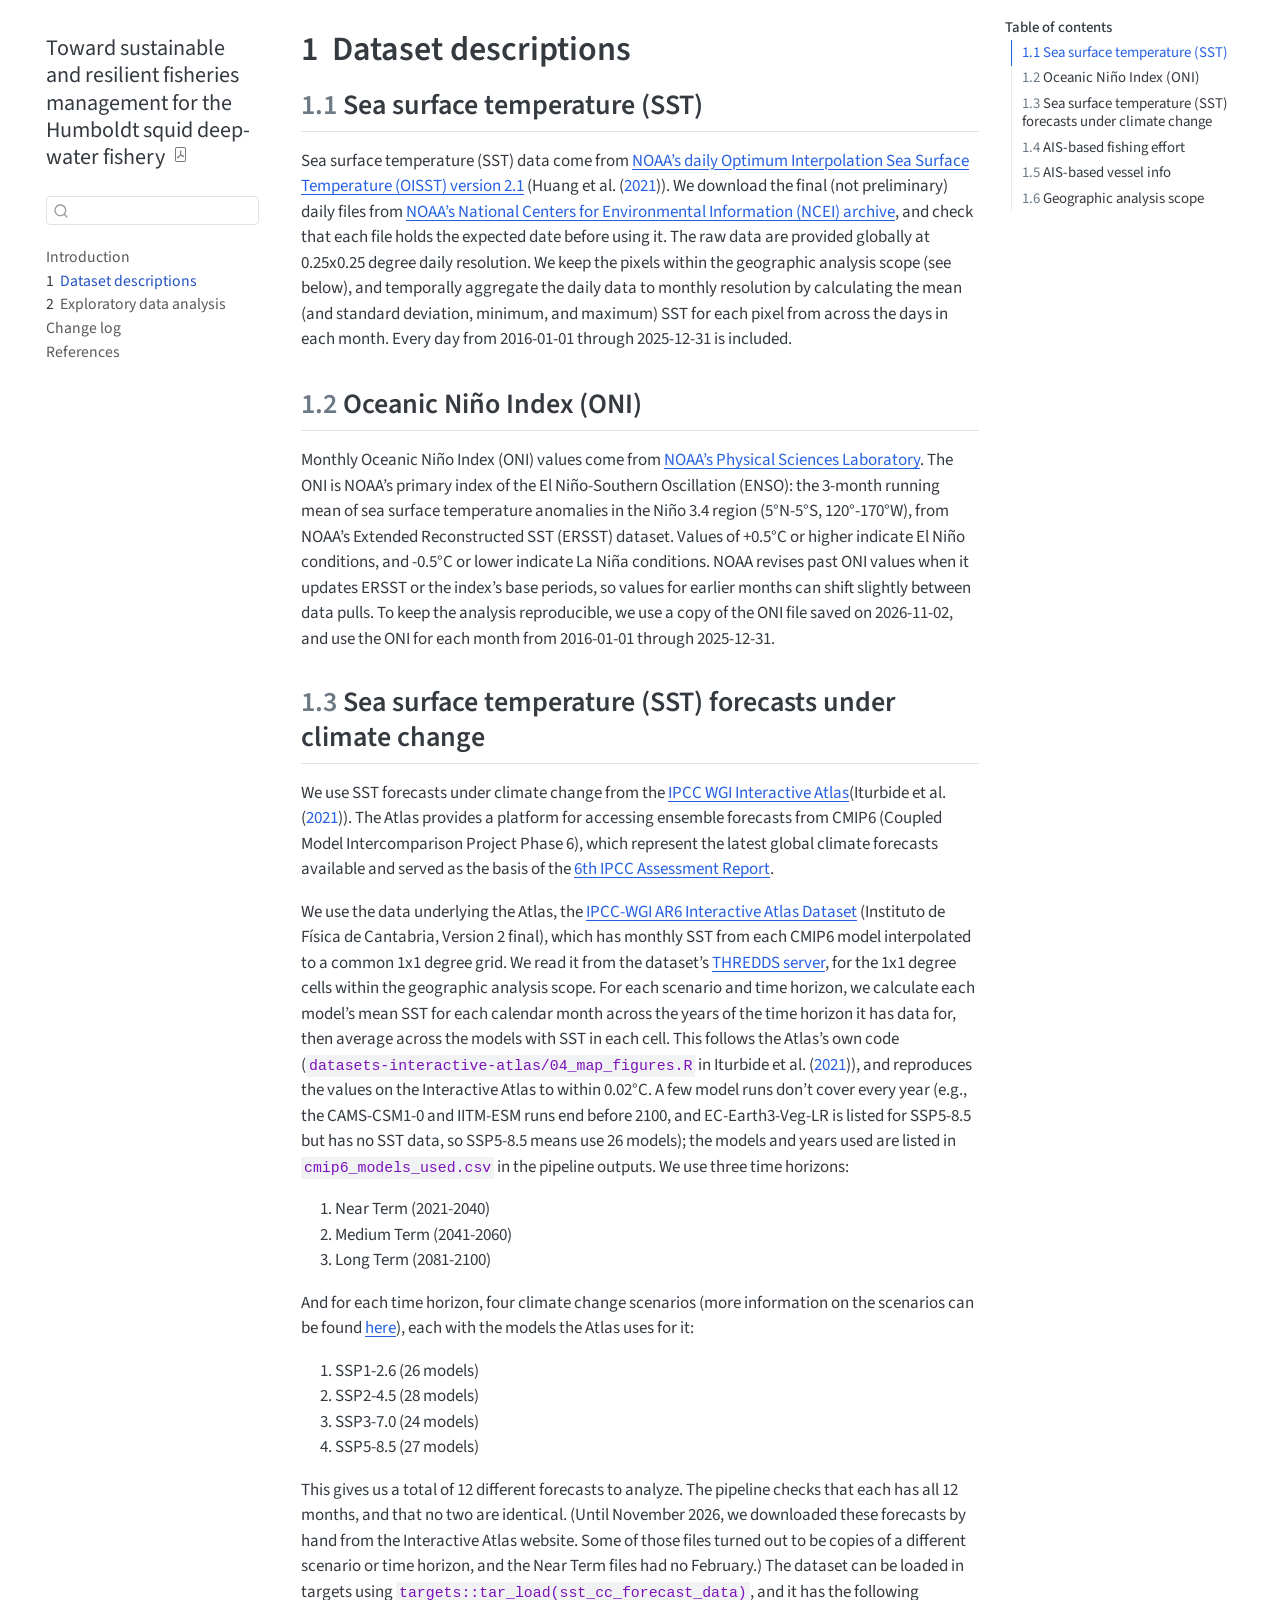
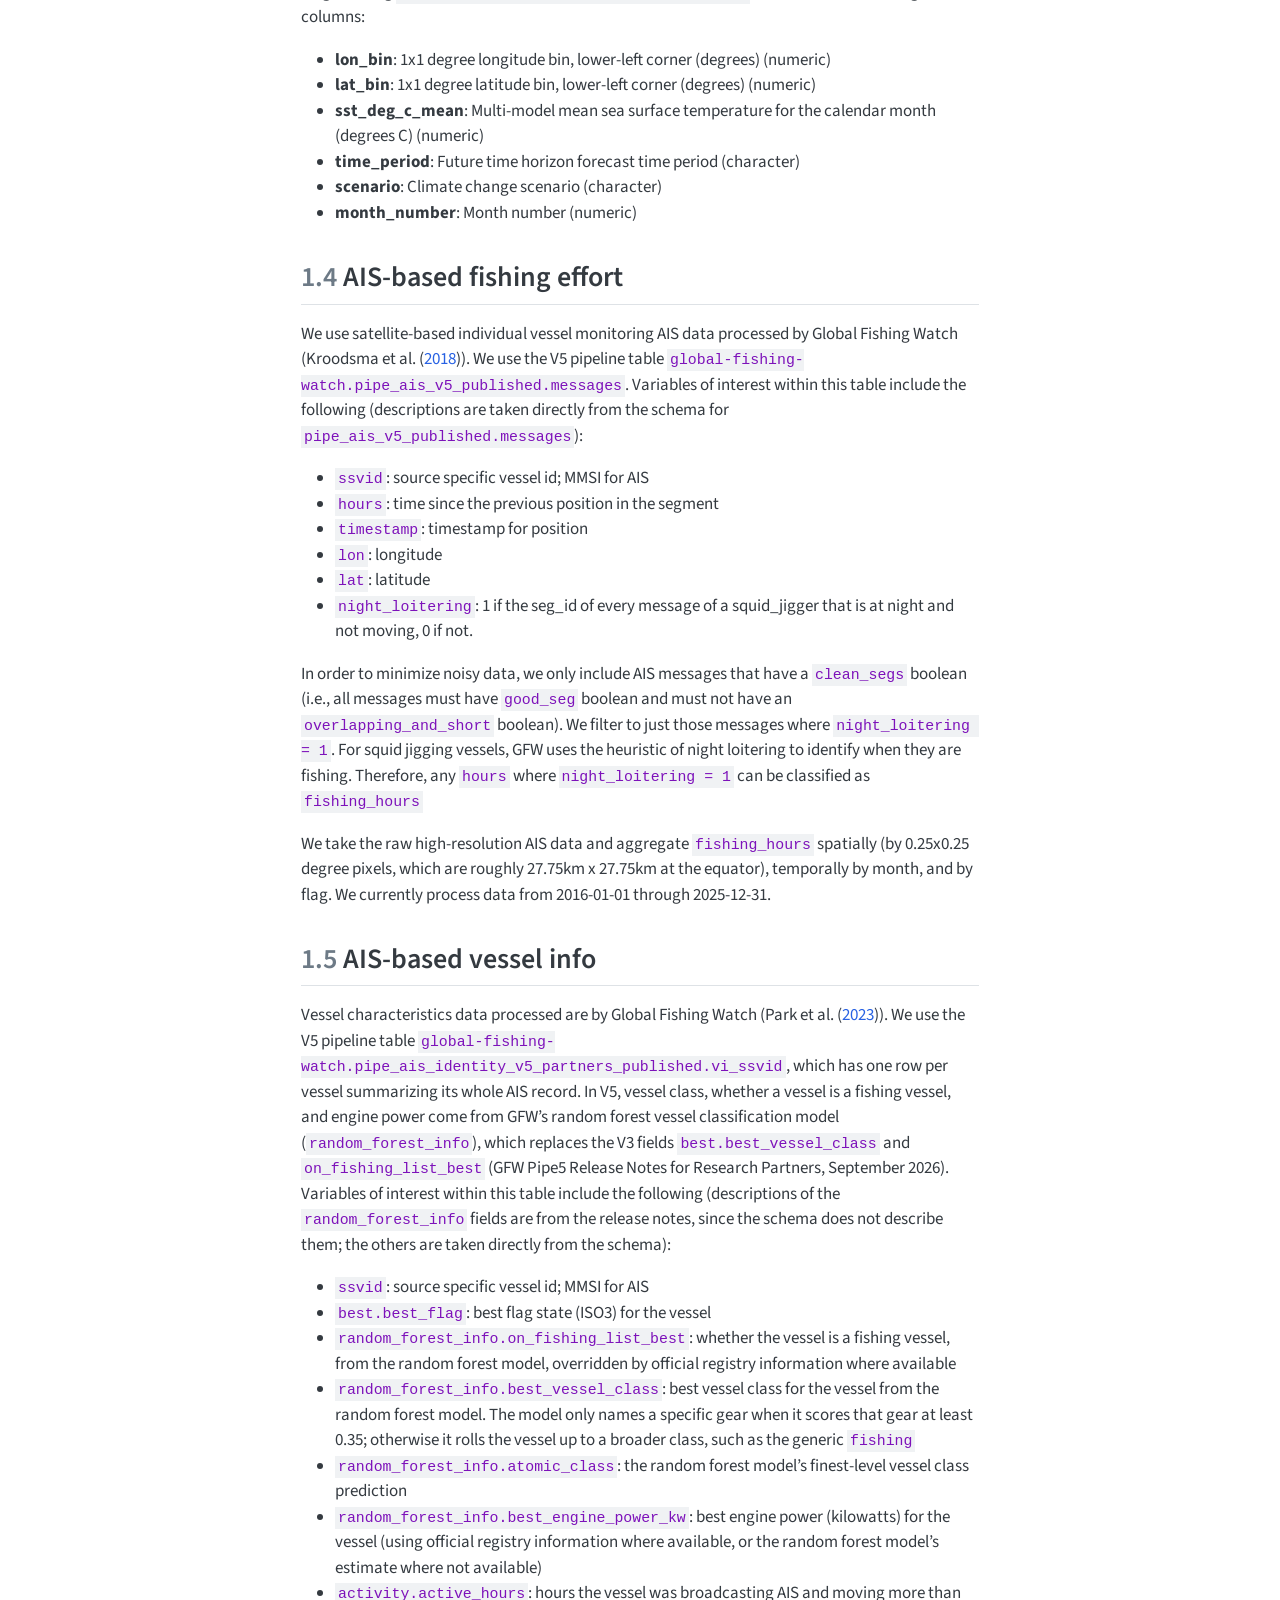
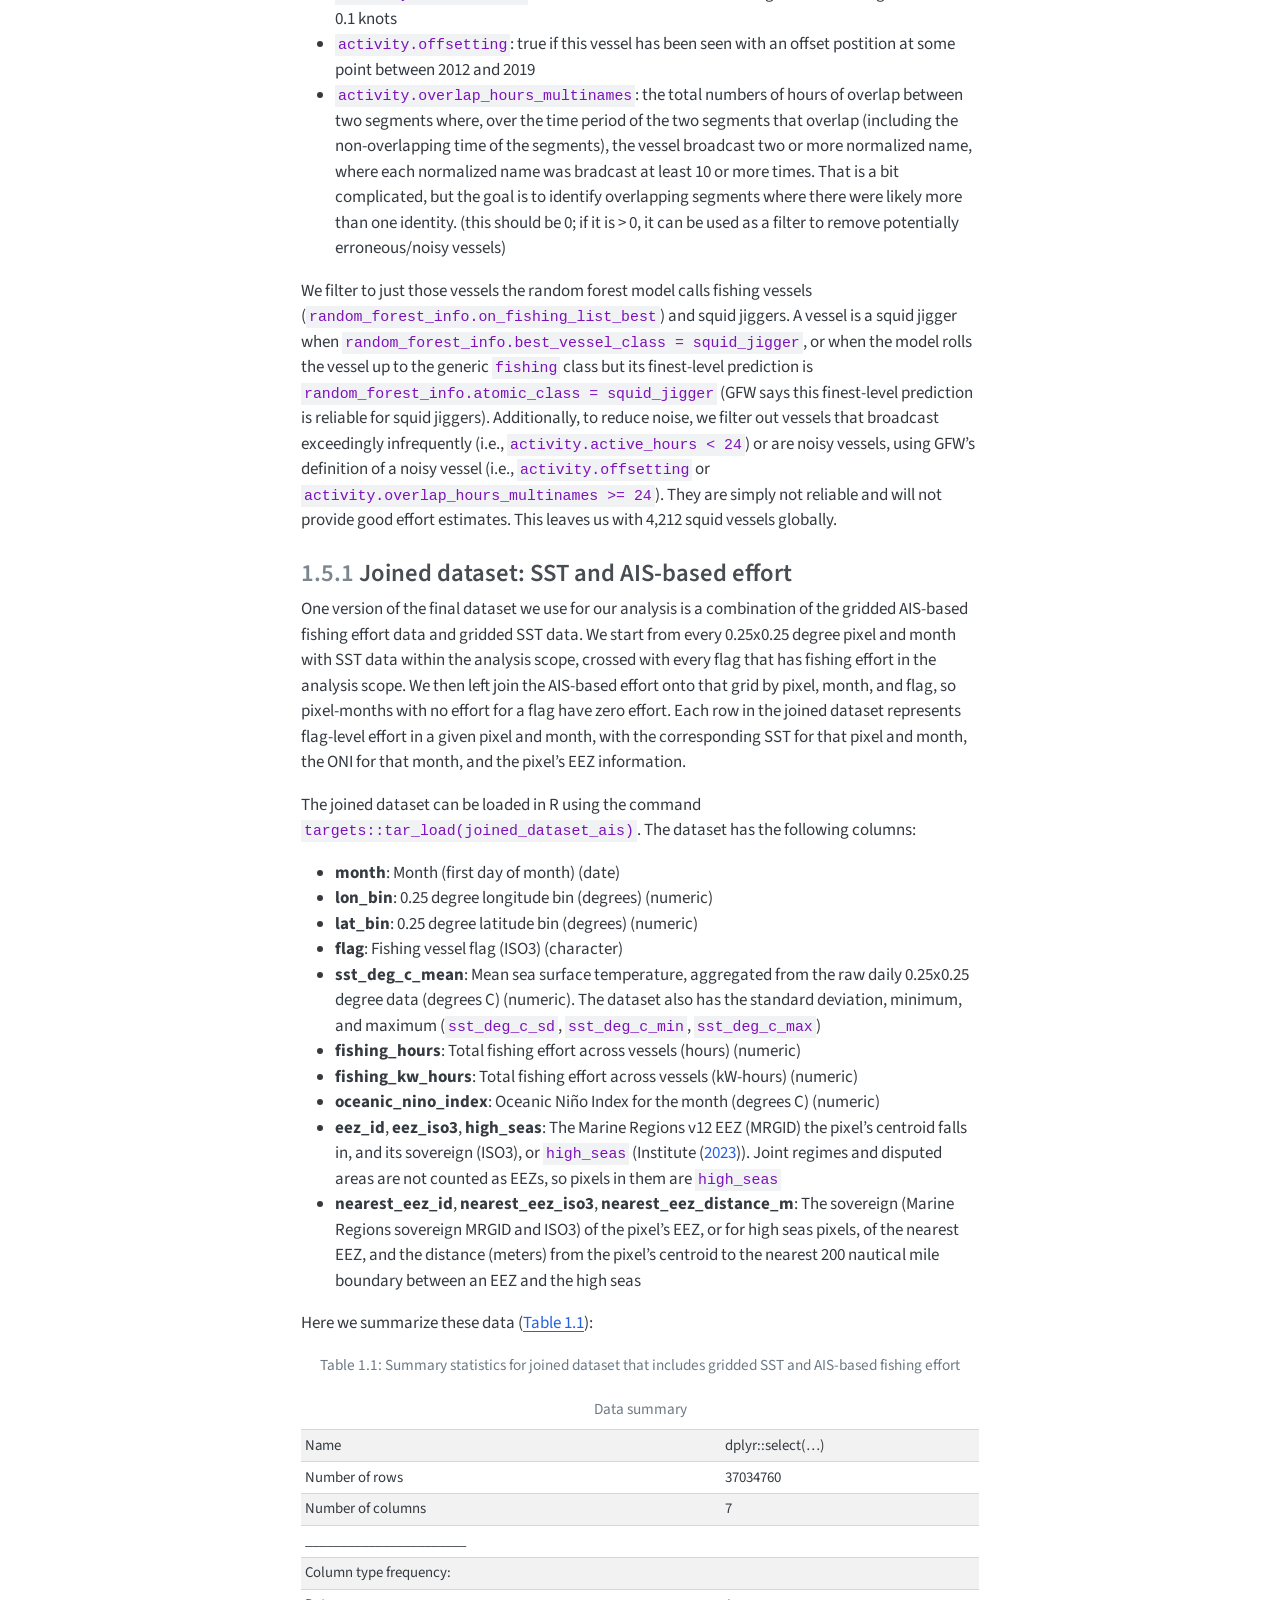
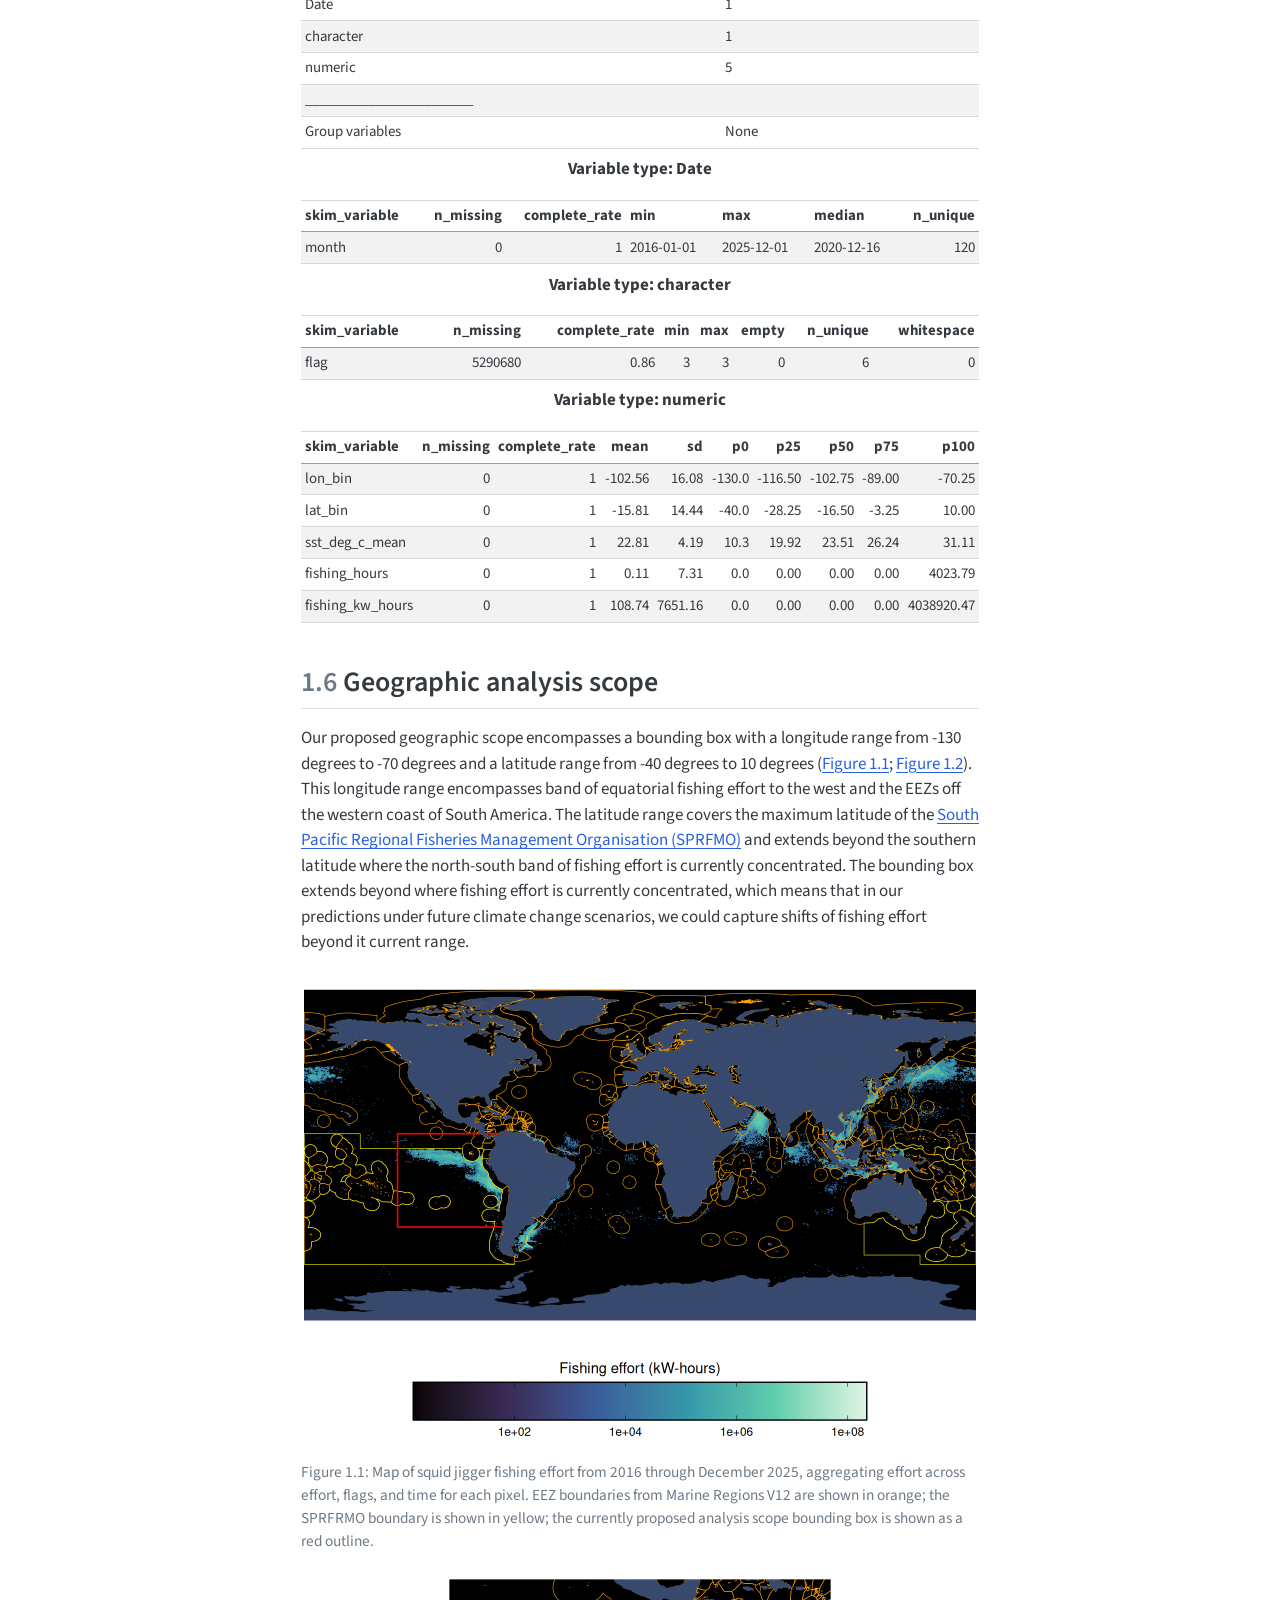
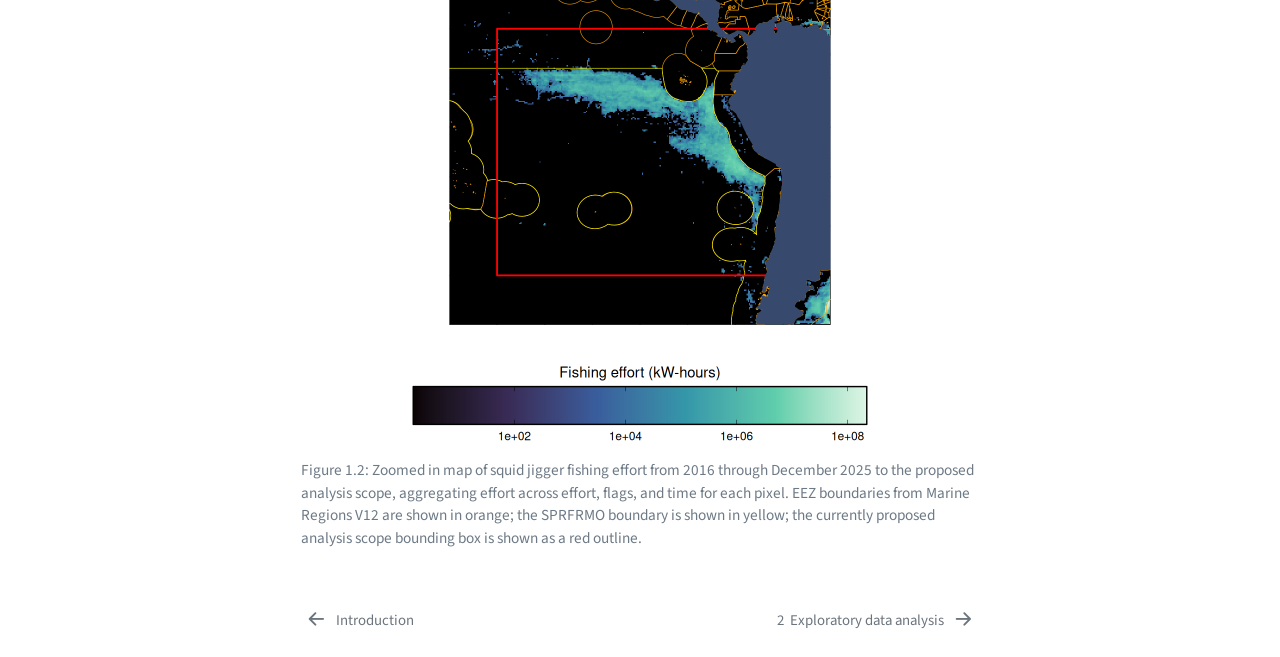
==== commit 15a6c024: "Render book with data through 2025 Co-Authored-By: Claude Opus 5.5 <noreply@anthropic.com>" ====
--- a/docs/data.html
+++ b/docs/data.html
@@ -2,17 +2,23 @@
 <html xmlns="http://www.w3.org/1999/xhtml" lang="en" xml:lang="en"><head>
 
 <meta charset="utf-8">
-<meta name="generator" content="quarto-1.3.450">
+<meta name="generator" content="quarto-1.11.9">
 
 <meta name="viewport" content="width=device-width, initial-scale=1.0, user-scalable=yes">
 
 
-<title>Toward sustainable and resilient fisheries management for the Humboldt squid deep-water fishery - 1&nbsp; Dataset descriptions</title>
+<title>1&nbsp; Dataset descriptions – Toward sustainable and resilient fisheries management for the Humboldt squid deep-water fishery</title>
 <style>
-code{white-space: pre-wrap;}
+/* Default styles provided by pandoc.
+** See https://pandoc.org/MANUAL.html#variables-for-html for config info.
+*/
 span.smallcaps{font-variant: small-caps;}
-div.columns{display: flex; gap: min(4vw, 1.5em);}
-div.column{flex: auto; overflow-x: auto;}
+div.columns{display: flex; gap: 1.5em;}
+div.column{flex: auto;}
+@media screen {
+div.columns{gap: min(4vw, 1.5em);}
+div.column{overflow-x: auto;}
+}
 div.hanging-indent{margin-left: 1.5em; text-indent: -1.5em;}
 ul.task-list{list-style: none;}
 ul.task-list li input[type="checkbox"] {
@@ -51,22 +57,30 @@
 <meta name="quarto:offset" content="./">
 <link href="./eda.html" rel="next">
 <link href="./index.html" rel="prev">
-<script src="site_libs/quarto-html/quarto.js"></script>
+<script src="site_libs/quarto-html/quarto.js" type="module"></script>
+<script src="site_libs/quarto-html/tabsets/tabsets.js" type="module"></script>
+<script src="site_libs/quarto-html/scrollable-regions/scrollable-regions.js" type="module"></script>
 <script src="site_libs/quarto-html/popper.min.js"></script>
 <script src="site_libs/quarto-html/tippy.umd.min.js"></script>
 <script src="site_libs/quarto-html/anchor.min.js"></script>
 <link href="site_libs/quarto-html/tippy.css" rel="stylesheet">
-<link href="site_libs/quarto-html/quarto-syntax-highlighting.css" rel="stylesheet" id="quarto-text-highlighting-styles">
+<link href="site_libs/quarto-html/quarto-syntax-highlighting-63b5708e65d6cd79cd7618c58d0c21e7.css" rel="stylesheet" id="quarto-text-highlighting-styles">
 <script src="site_libs/bootstrap/bootstrap.min.js"></script>
 <link href="site_libs/bootstrap/bootstrap-icons.css" rel="stylesheet">
-<link href="site_libs/bootstrap/bootstrap.min.css" rel="stylesheet" id="quarto-bootstrap" data-mode="light">
+<link href="site_libs/bootstrap/bootstrap-80ac9c3d635ee5c65827b028e98ecd15.min.css" rel="stylesheet" append-hash="true" id="quarto-bootstrap" data-mode="light">
 <script id="quarto-search-options" type="application/json">{
   "location": "sidebar",
   "copy-button": false,
   "collapse-after": 3,
   "panel-placement": "start",
   "type": "textbox",
-  "limit": 20,
+  "limit": 50,
+  "keyboard-shortcut": [
+    "f",
+    "/",
+    "s"
+  ],
+  "show-item-context": false,
   "language": {
     "search-no-results-text": "No results",
     "search-matching-documents-text": "matching documents",
@@ -75,6 +89,7 @@
     "search-more-match-text": "more match in this document",
     "search-more-matches-text": "more matches in this document",
     "search-clear-button-title": "Clear",
+    "search-text-placeholder": "",
     "search-detached-cancel-button-title": "Cancel",
     "search-submit-button-title": "Submit",
     "search-label": "Search"
@@ -84,19 +99,19 @@
 
 </head>
 
-<body class="nav-sidebar floating">
+<body class="nav-sidebar floating quarto-light"><a id="quarto-skip-link" class="visually-hidden-focusable" href="#quarto-document-content">Skip to main content</a>
 
 <div id="quarto-search-results"></div>
   <header id="quarto-header" class="headroom fixed-top">
-  <nav class="quarto-secondary-nav">
+  <nav class="quarto-secondary-nav" aria-label="Toolbar">
     <div class="container-fluid d-flex">
-      <button type="button" class="quarto-btn-toggle btn" data-bs-toggle="collapse" data-bs-target="#quarto-sidebar,#quarto-sidebar-glass" aria-controls="quarto-sidebar" aria-expanded="false" aria-label="Toggle sidebar navigation" onclick="if (window.quartoToggleHeadroom) { window.quartoToggleHeadroom(); }">
+      <button type="button" class="quarto-btn-toggle btn" data-bs-toggle="collapse" role="button" data-bs-target=".quarto-sidebar-collapse-item" aria-controls="quarto-sidebar" aria-expanded="false" aria-label="Toggle sidebar navigation" onclick="if (window.quartoToggleHeadroom) { window.quartoToggleHeadroom(); }">
         <i class="bi bi-layout-text-sidebar-reverse"></i>
       </button>
-      <nav class="quarto-page-breadcrumbs" aria-label="breadcrumb"><ol class="breadcrumb"><li class="breadcrumb-item"><a href="./data.html"><span class="chapter-number">1</span>&nbsp; <span class="chapter-title">Dataset descriptions</span></a></li></ol></nav>
-      <a class="flex-grow-1" role="button" data-bs-toggle="collapse" data-bs-target="#quarto-sidebar,#quarto-sidebar-glass" aria-controls="quarto-sidebar" aria-expanded="false" aria-label="Toggle sidebar navigation" onclick="if (window.quartoToggleHeadroom) { window.quartoToggleHeadroom(); }">      
-      </a>
-      <button type="button" class="btn quarto-search-button" aria-label="" onclick="window.quartoOpenSearch();">
+        <nav class="quarto-page-breadcrumbs" aria-label="Breadcrumbs"><ol class="breadcrumb"><li class="breadcrumb-item"><a href="./data.html"><span class="chapter-number">1</span>&nbsp; <span class="chapter-title">Dataset descriptions</span></a></li></ol></nav>
+        <a class="flex-grow-1" data-bs-toggle="collapse" data-bs-target=".quarto-sidebar-collapse-item" onclick="if (window.quartoToggleHeadroom) { window.quartoToggleHeadroom(); }">      
+        </a>
+      <button type="button" class="btn quarto-search-button" aria-label="Search" onclick="window.quartoOpenSearch();">
         <i class="bi bi-search"></i>
       </button>
     </div>
@@ -105,12 +120,12 @@
 <!-- content -->
 <div id="quarto-content" class="quarto-container page-columns page-rows-contents page-layout-article">
 <!-- sidebar -->
-  <nav id="quarto-sidebar" class="sidebar collapse collapse-horizontal sidebar-navigation floating overflow-auto">
+  <nav id="quarto-sidebar" class="sidebar collapse collapse-horizontal quarto-sidebar-collapse-item sidebar-navigation floating overflow-auto" aria-label="Site">
     <div class="pt-lg-2 mt-2 text-left sidebar-header">
     <div class="sidebar-title mb-0 py-0">
       <a href="./">Toward sustainable and resilient fisheries management for the Humboldt squid deep-water fishery</a> 
         <div class="sidebar-tools-main">
-    <a href="./Toward-sustainable-and-resilient-fisheries-management-for-the-Humboldt-squid-deep-water-fishery.pdf" rel="" title="Download PDF" class="quarto-navigation-tool px-1" aria-label="Download PDF"><i class="bi bi-file-pdf"></i></a>
+    <a href="./Toward-sustainable-and-resilient-fisheries-management-for-the-Humboldt-squid-deep-water-fishery.pdf" title="Download PDF" class="quarto-navigation-tool px-1" aria-label="Download PDF"><i class="bi bi-file-pdf"></i></a>
 </div>
     </div>
       </div>
@@ -141,6 +156,12 @@
 </li>
         <li class="sidebar-item">
   <div class="sidebar-item-container"> 
+  <a href="./changelog.html" class="sidebar-item-text sidebar-link">
+ <span class="menu-text">Change log</span></a>
+  </div>
+</li>
+        <li class="sidebar-item">
+  <div class="sidebar-item-container"> 
   <a href="./references.html" class="sidebar-item-text sidebar-link">
  <span class="menu-text">References</span></a>
   </div>
@@ -148,26 +169,27 @@
     </ul>
     </div>
 </nav>
-<div id="quarto-sidebar-glass" data-bs-toggle="collapse" data-bs-target="#quarto-sidebar,#quarto-sidebar-glass"></div>
+<div id="quarto-sidebar-glass" class="quarto-sidebar-collapse-item" data-bs-toggle="collapse" data-bs-target=".quarto-sidebar-collapse-item"></div>
 <!-- margin-sidebar -->
     <div id="quarto-margin-sidebar" class="sidebar margin-sidebar">
-        <nav id="TOC" role="doc-toc" class="toc-active">
+        <nav id="TOC" role="doc-toc" aria-labelledby="toc-title" class="toc-active">
     <h2 id="toc-title">Table of contents</h2>
    
   <ul>
   <li><a href="#sea-surface-temperature-sst" id="toc-sea-surface-temperature-sst" class="nav-link active" data-scroll-target="#sea-surface-temperature-sst"><span class="header-section-number">1.1</span> Sea surface temperature (SST)</a></li>
-  <li><a href="#sea-surface-temperature-sst-forecasts-under-climate-change" id="toc-sea-surface-temperature-sst-forecasts-under-climate-change" class="nav-link" data-scroll-target="#sea-surface-temperature-sst-forecasts-under-climate-change"><span class="header-section-number">1.2</span> Sea surface temperature (SST) forecasts under climate change</a></li>
-  <li><a href="#ais-based-fishing-effort" id="toc-ais-based-fishing-effort" class="nav-link" data-scroll-target="#ais-based-fishing-effort"><span class="header-section-number">1.3</span> AIS-based fishing effort</a></li>
-  <li><a href="#ais-based-vessel-info" id="toc-ais-based-vessel-info" class="nav-link" data-scroll-target="#ais-based-vessel-info"><span class="header-section-number">1.4</span> AIS-based vessel info</a>
+  <li><a href="#oceanic-niño-index-oni" id="toc-oceanic-niño-index-oni" class="nav-link" data-scroll-target="#oceanic-niño-index-oni"><span class="header-section-number">1.2</span> Oceanic Niño Index (ONI)</a></li>
+  <li><a href="#sea-surface-temperature-sst-forecasts-under-climate-change" id="toc-sea-surface-temperature-sst-forecasts-under-climate-change" class="nav-link" data-scroll-target="#sea-surface-temperature-sst-forecasts-under-climate-change"><span class="header-section-number">1.3</span> Sea surface temperature (SST) forecasts under climate change</a></li>
+  <li><a href="#ais-based-fishing-effort" id="toc-ais-based-fishing-effort" class="nav-link" data-scroll-target="#ais-based-fishing-effort"><span class="header-section-number">1.4</span> AIS-based fishing effort</a></li>
+  <li><a href="#ais-based-vessel-info" id="toc-ais-based-vessel-info" class="nav-link" data-scroll-target="#ais-based-vessel-info"><span class="header-section-number">1.5</span> AIS-based vessel info</a>
   <ul class="collapse">
-  <li><a href="#joined-dataset-sst-and-ais-based-effort" id="toc-joined-dataset-sst-and-ais-based-effort" class="nav-link" data-scroll-target="#joined-dataset-sst-and-ais-based-effort"><span class="header-section-number">1.4.1</span> Joined dataset: SST and AIS-based effort</a></li>
+  <li><a href="#joined-dataset-sst-and-ais-based-effort" id="toc-joined-dataset-sst-and-ais-based-effort" class="nav-link" data-scroll-target="#joined-dataset-sst-and-ais-based-effort"><span class="header-section-number">1.5.1</span> Joined dataset: SST and AIS-based effort</a></li>
   </ul></li>
-  <li><a href="#geographic-analysis-scope" id="toc-geographic-analysis-scope" class="nav-link" data-scroll-target="#geographic-analysis-scope"><span class="header-section-number">1.5</span> Geographic analysis scope</a></li>
+  <li><a href="#geographic-analysis-scope" id="toc-geographic-analysis-scope" class="nav-link" data-scroll-target="#geographic-analysis-scope"><span class="header-section-number">1.6</span> Geographic analysis scope</a></li>
   </ul>
 </nav>
     </div>
 <!-- main -->
-<main class="content" id="quarto-document-content">
+<main class="content" id="quarto-document-content" tabindex="-1">
 
 <header id="title-block-header" class="quarto-title-block default">
 <div class="quarto-title">
@@ -184,43 +206,49 @@
   </div>
   
 
+
 </header>
+
 
 <section id="sea-surface-temperature-sst" class="level2" data-number="1.1">
 <h2 data-number="1.1" class="anchored" data-anchor-id="sea-surface-temperature-sst"><span class="header-section-number">1.1</span> Sea surface temperature (SST)</h2>
-<p>Sea surface temperature (SST) data come from <a href="https://coastwatch.pfeg.noaa.gov/erddap/griddap/ncdcOisst21Agg.html">NOAA’s Optimum Interpolation Sea Surface Temperature (OISST) version 2.1</a> (<span class="citation" data-cites="huang2021improvements">Huang et al. (<a href="references.html#ref-huang2021improvements" role="doc-biblioref">2021</a>)</span>), which were downloaded from their Coast Watch ERDDAP server. The raw data are provided globally at 0.25x0.25 degree daily resolution. Keeping the full 0.25x0.25 degree spatial resolution, we temporally aggregate the daily data to monthly resolution by calculating the mean SST for each pixel from across the days in each month.</p>
+<p>Sea surface temperature (SST) data come from <a href="https://www.ncei.noaa.gov/products/optimum-interpolation-sst">NOAA’s daily Optimum Interpolation Sea Surface Temperature (OISST) version 2.1</a> (<span class="citation" data-cites="huang2021improvements">Huang et al. (<a href="references.html#ref-huang2021improvements" role="doc-biblioref">2021</a>)</span>). We download the final (not preliminary) daily files from <a href="https://www.ncei.noaa.gov/data/sea-surface-temperature-optimum-interpolation/v2.1/access/avhrr/">NOAA’s National Centers for Environmental Information (NCEI) archive</a>, and check that each file holds the expected date before using it. The raw data are provided globally at 0.25x0.25 degree daily resolution. We keep the pixels within the geographic analysis scope (see below), and temporally aggregate the daily data to monthly resolution by calculating the mean (and standard deviation, minimum, and maximum) SST for each pixel from across the days in each month. Every day from 2016-01-01 through 2025-12-31 is included.</p>
 </section>
-<section id="sea-surface-temperature-sst-forecasts-under-climate-change" class="level2" data-number="1.2">
-<h2 data-number="1.2" class="anchored" data-anchor-id="sea-surface-temperature-sst-forecasts-under-climate-change"><span class="header-section-number">1.2</span> Sea surface temperature (SST) forecasts under climate change</h2>
-<p>We use SST forecasts under climate change from the <a href="https://interactive-atlas.ipcc.ch/regional-information#[base64]">IPCC WGI Interactive Atlas</a>(<span class="citation" data-cites="iturbide2021repository">Iturbide et al. (<a href="references.html#ref-iturbide2021repository" role="doc-biblioref">2021</a>)</span>). The Atlas provides a platform for accessing ensemble forecasts from CMIP6 (Coupled Model Intercomparison Project Phase 6), which represent the latest global climate forecasts available and served as the basis of the <a href="https://www.ipcc.ch/assessment-report/ar6/">6th IPCC Assessment Report</a>.</p>
-<p>We pull 1x1 degree monthly mean SST data for three time horizons:</p>
+<section id="oceanic-niño-index-oni" class="level2" data-number="1.2">
+<h2 data-number="1.2" class="anchored" data-anchor-id="oceanic-niño-index-oni"><span class="header-section-number">1.2</span> Oceanic Niño Index (ONI)</h2>
+<p>Monthly Oceanic Niño Index (ONI) values come from <a href="https://psl.noaa.gov/data/correlation/oni.data">NOAA’s Physical Sciences Laboratory</a>. The ONI is NOAA’s primary index of the El Niño-Southern Oscillation (ENSO): the 3-month running mean of sea surface temperature anomalies in the Niño 3.4 region (5°N-5°S, 120°-170°W), from NOAA’s Extended Reconstructed SST (ERSST) dataset. Values of +0.5°C or higher indicate El Niño conditions, and -0.5°C or lower indicate La Niña conditions. NOAA revises past ONI values when it updates ERSST or the index’s base periods, so values for earlier months can shift slightly between data pulls. To keep the analysis reproducible, we use a copy of the ONI file saved on 2026-11-02, and use the ONI for each month from 2016-01-01 through 2025-12-31.</p>
+</section>
+<section id="sea-surface-temperature-sst-forecasts-under-climate-change" class="level2" data-number="1.3">
+<h2 data-number="1.3" class="anchored" data-anchor-id="sea-surface-temperature-sst-forecasts-under-climate-change"><span class="header-section-number">1.3</span> Sea surface temperature (SST) forecasts under climate change</h2>
+<p>We use SST forecasts under climate change from the <a href="https://interactive-atlas.ipcc.ch/regional-information#[base64]">IPCC WGI Interactive Atlas</a>(<span class="citation" data-cites="iturbide2021repository"><span class="nocase">Iturbide et al.</span> (<a href="references.html#ref-iturbide2021repository" role="doc-biblioref">2021</a>)</span>). The Atlas provides a platform for accessing ensemble forecasts from CMIP6 (Coupled Model Intercomparison Project Phase 6), which represent the latest global climate forecasts available and served as the basis of the <a href="https://www.ipcc.ch/assessment-report/ar6/">6th IPCC Assessment Report</a>.</p>
+<p>We use the data underlying the Atlas, the <a href="https://digital.csic.es/handle/10261/280324">IPCC-WGI AR6 Interactive Atlas Dataset</a> (Instituto de Física de Cantabria, Version 2 final), which has monthly SST from each CMIP6 model interpolated to a common 1x1 degree grid. We read it from the dataset’s <a href="https://data.meteo.unican.es/thredds/catalog/IPCC/AR6/catalog.html">THREDDS server</a>, for the 1x1 degree cells within the geographic analysis scope. For each scenario and time horizon, we calculate each model’s mean SST for each calendar month across the years of the time horizon it has data for, then average across the models with SST in each cell. This follows the Atlas’s own code (<code>datasets-interactive-atlas/04_map_figures.R</code> in <span class="citation" data-cites="iturbide2021repository"><span class="nocase">Iturbide et al.</span> (<a href="references.html#ref-iturbide2021repository" role="doc-biblioref">2021</a>)</span>), and reproduces the values on the Interactive Atlas to within 0.02°C. A few model runs don’t cover every year (e.g., the CAMS-CSM1-0 and IITM-ESM runs end before 2100, and EC-Earth3-Veg-LR is listed for SSP5-8.5 but has no SST data, so SSP5-8.5 means use 26 models); the models and years used are listed in <code>cmip6_models_used.csv</code> in the pipeline outputs. We use three time horizons:</p>
 <ol type="1">
 <li>Near Term (2021-2040)</li>
 <li>Medium Term (2041-2060)</li>
 <li>Long Term (2081-2100)</li>
 </ol>
-<p>And for each time horizon, we pull data from four climate change scenarios (more information on the scenarios can be found <a href="https://climate-scenarios.canada.ca/?page=cmip6-overview-notes">here</a>:</p>
+<p>And for each time horizon, four climate change scenarios (more information on the scenarios can be found <a href="https://climate-scenarios.canada.ca/?page=cmip6-overview-notes">here</a>), each with the models the Atlas uses for it:</p>
 <ol type="1">
-<li>SSP1-2.6</li>
-<li>SSP2-4.5</li>
-<li>SSP3-7.0</li>
-<li>SSP5-8.5</li>
+<li>SSP1-2.6 (26 models)</li>
+<li>SSP2-4.5 (28 models)</li>
+<li>SSP3-7.0 (24 models)</li>
+<li>SSP5-8.5 (27 models)</li>
 </ol>
-<p>This gives us a total of 12 different forecasts to analyze. The dataset can be loaded in targets using <code>targets::tar_load(sst_cc_forecast_data)</code>, and it has the following columns:</p>
+<p>This gives us a total of 12 different forecasts to analyze. The pipeline checks that each has all 12 months, and that no two are identical. (Until November 2026, we downloaded these forecasts by hand from the Interactive Atlas website. Some of those files turned out to be copies of a different scenario or time horizon, and the Near Term files had no February.) The dataset can be loaded in targets using <code>targets::tar_load(sst_cc_forecast_data)</code>, and it has the following columns:</p>
 <ul>
-<li><strong>lon_bin</strong>: 1x1 degree longitude bin (degrees) (numeric)<br>
+<li><strong>lon_bin</strong>: 1x1 degree longitude bin, lower-left corner (degrees) (numeric)<br>
 </li>
-<li><strong>lat_bin</strong>: 1x1 degree latitude bin (degrees) (numeric)<br>
+<li><strong>lat_bin</strong>: 1x1 degree latitude bin, lower-left corner (degrees) (numeric)<br>
 </li>
-<li><strong>sst_deg_c_mean</strong>: Mean sea surface temperature from across the ensemble of CMIP6 models (degrees C) (numeric)</li>
+<li><strong>sst_deg_c_mean</strong>: Multi-model mean sea surface temperature for the calendar month (degrees C) (numeric)</li>
 <li><strong>time_period</strong>: Future time horizon forecast time period (character)</li>
 <li><strong>scenario</strong>: Climate change scenario (character)</li>
 <li><strong>month_number</strong>: Month number (numeric)</li>
 </ul>
 </section>
-<section id="ais-based-fishing-effort" class="level2" data-number="1.3">
-<h2 data-number="1.3" class="anchored" data-anchor-id="ais-based-fishing-effort"><span class="header-section-number">1.3</span> AIS-based fishing effort</h2>
-<p>We use satellite-based individual vessel monitoring AIS data processed by Global Fishing Watch (<span class="citation" data-cites="kroodsma2018tracking">Kroodsma et al. (<a href="references.html#ref-kroodsma2018tracking" role="doc-biblioref">2018</a>)</span>). We use the V3 pipeline table <code>pipe_ais_v3_published.messages</code>. Variables of interest within this table include the following (descriptions are taken directly from the schema for <code>pipe_ais_v3_published.messages</code>):</p>
+<section id="ais-based-fishing-effort" class="level2" data-number="1.4">
+<h2 data-number="1.4" class="anchored" data-anchor-id="ais-based-fishing-effort"><span class="header-section-number">1.4</span> AIS-based fishing effort</h2>
+<p>We use satellite-based individual vessel monitoring AIS data processed by Global Fishing Watch (<span class="citation" data-cites="kroodsma2018tracking"><span class="nocase">Kroodsma et al.</span> (<a href="references.html#ref-kroodsma2018tracking" role="doc-biblioref">2018</a>)</span>). We use the V5 pipeline table <code>global-fishing-watch.pipe_ais_v5_published.messages</code>. Variables of interest within this table include the following (descriptions are taken directly from the schema for <code>pipe_ais_v5_published.messages</code>):</p>
 <ul>
 <li><code>ssvid</code>: source specific vessel id; MMSI for AIS</li>
 <li><code>hours</code>: time since the previous position in the segment</li>
@@ -230,49 +258,50 @@
 <li><code>night_loitering</code>: 1 if the seg_id of every message of a squid_jigger that is at night and not moving, 0 if not.</li>
 </ul>
 <p>In order to minimize noisy data, we only include AIS messages that have a <code>clean_segs</code> boolean (i.e., all messages must have <code>good_seg</code> boolean and must not have an <code>overlapping_and_short</code> boolean). We filter to just those messages where <code>night_loitering = 1</code>. For squid jigging vessels, GFW uses the heuristic of night loitering to identify when they are fishing. Therefore, any <code>hours</code> where <code>night_loitering = 1</code> can be classified as <code>fishing_hours</code></p>
-<p>We take the raw high-resolution AIS data and aggregate <code>fishing_hours</code> spatially (by 0.25x0.25 degree pixels, which are roughly 27.75km x 27.75km at the equator), temporally by month, and by flag. We currently process data from 2016-01-01 through 2024-08-31.</p>
+<p>We take the raw high-resolution AIS data and aggregate <code>fishing_hours</code> spatially (by 0.25x0.25 degree pixels, which are roughly 27.75km x 27.75km at the equator), temporally by month, and by flag. We currently process data from 2016-01-01 through 2025-12-31.</p>
 </section>
-<section id="ais-based-vessel-info" class="level2" data-number="1.4">
-<h2 data-number="1.4" class="anchored" data-anchor-id="ais-based-vessel-info"><span class="header-section-number">1.4</span> AIS-based vessel info</h2>
-<p>Vessel characteristics data processed are by Global Fishing Watch (<span class="citation" data-cites="park2023tracking">Park et al. (<a href="references.html#ref-park2023tracking" role="doc-biblioref">2023</a>)</span>). We use the V3 pipeline table <code>pipe_ais_v3_published.vi_ssvid_v20240601</code>. Variables of interest within this table include the following (descriptions are taken directly from the schema for <code>pipe_ais_v3_published.vi_ssvid_v20240301</code>):</p>
+<section id="ais-based-vessel-info" class="level2" data-number="1.5">
+<h2 data-number="1.5" class="anchored" data-anchor-id="ais-based-vessel-info"><span class="header-section-number">1.5</span> AIS-based vessel info</h2>
+<p>Vessel characteristics data processed are by Global Fishing Watch (<span class="citation" data-cites="park2023tracking">Park et al. (<a href="references.html#ref-park2023tracking" role="doc-biblioref">2023</a>)</span>). We use the V5 pipeline table <code>global-fishing-watch.pipe_ais_identity_v5_partners_published.vi_ssvid</code>, which has one row per vessel summarizing its whole AIS record. In V5, vessel class, whether a vessel is a fishing vessel, and engine power come from GFW’s random forest vessel classification model (<code>random_forest_info</code>), which replaces the V3 fields <code>best.best_vessel_class</code> and <code>on_fishing_list_best</code> (GFW Pipe5 Release Notes for Research Partners, September 2026). Variables of interest within this table include the following (descriptions of the <code>random_forest_info</code> fields are from the release notes, since the schema does not describe them; the others are taken directly from the schema):</p>
 <ul>
 <li><code>ssvid</code>: source specific vessel id; MMSI for AIS</li>
-<li><code>best.flag</code>: best flag state (ISO3) for the vessel</li>
-<li><code>best.best_vessel_class</code>: best vessel class for the vessel (using official registry information where available, or the GFW vessel characteristics algorithm where not available)</li>
-<li><code>best.best_engine_power_kw</code>: best engine power (kilowatts) for the vessel (using official registry information where available, or the GFW characteristics algorithm where not available)</li>
+<li><code>best.best_flag</code>: best flag state (ISO3) for the vessel</li>
+<li><code>random_forest_info.on_fishing_list_best</code>: whether the vessel is a fishing vessel, from the random forest model, overridden by official registry information where available</li>
+<li><code>random_forest_info.best_vessel_class</code>: best vessel class for the vessel from the random forest model. The model only names a specific gear when it scores that gear at least 0.35; otherwise it rolls the vessel up to a broader class, such as the generic <code>fishing</code></li>
+<li><code>random_forest_info.atomic_class</code>: the random forest model’s finest-level vessel class prediction</li>
+<li><code>random_forest_info.best_engine_power_kw</code>: best engine power (kilowatts) for the vessel (using official registry information where available, or the random forest model’s estimate where not available)</li>
 <li><code>activity.active_hours</code>: hours the vessel was broadcasting AIS and moving more than 0.1 knots</li>
 <li><code>activity.offsetting</code>: true if this vessel has been seen with an offset postition at some point between 2012 and 2019</li>
 <li><code>activity.overlap_hours_multinames</code>: the total numbers of hours of overlap between two segments where, over the time period of the two segments that overlap (including the non-overlapping time of the segments), the vessel broadcast two or more normalized name, where each normalized name was bradcast at least 10 or more times. That is a bit complicated, but the goal is to identify overlapping segments where there were likely more than one identity. (this should be 0; if it is &gt; 0, it can be used as a filter to remove potentially erroneous/noisy vessels)</li>
 </ul>
-<p>We filter to just those vessels where <code>best.best_vessel_class = squid_jigger</code>. Additionally, to reduce noise, we filter out vessels that broadcast exceedingly infrequently (i.e., <code>activitiy.active_hours &lt; 24</code>) or are noisy/spoofing/offsetting vessels (i.e., <code>NOT activity.offsetting OR activity.overlap_hours_multinames &gt; 0.</code>) They are simply not reliable and will not provide good effort estimates. This leaves us with 1,561 squid vessels for our analysis.</p>
-<section id="joined-dataset-sst-and-ais-based-effort" class="level3" data-number="1.4.1">
-<h3 data-number="1.4.1" class="anchored" data-anchor-id="joined-dataset-sst-and-ais-based-effort"><span class="header-section-number">1.4.1</span> Joined dataset: SST and AIS-based effort</h3>
-<p>One version of the final dataset we use for our analysis is a combination of the gridded AIS-based fishing effort data and gridded SST data. We inner join the AIS-based effort and SST datasets by 0.25x0.25 degree pixel and month. Since the AIS-based effort dataset is disaggregated by flag, each row in the joined dataset represents flag-level effort in a given pixel and month, with the corresponding SST for that pixel and month.</p>
-<p>The joined dataset can be loaded in R using the command <code>targets::tar_load(joined_dataset_ais)</code>. The dataset has the following colums:</p>
+<p>We filter to just those vessels the random forest model calls fishing vessels (<code>random_forest_info.on_fishing_list_best</code>) and squid jiggers. A vessel is a squid jigger when <code>random_forest_info.best_vessel_class = squid_jigger</code>, or when the model rolls the vessel up to the generic <code>fishing</code> class but its finest-level prediction is <code>random_forest_info.atomic_class = squid_jigger</code> (GFW says this finest-level prediction is reliable for squid jiggers). Additionally, to reduce noise, we filter out vessels that broadcast exceedingly infrequently (i.e., <code>activity.active_hours &lt; 24</code>) or are noisy vessels, using GFW’s definition of a noisy vessel (i.e., <code>activity.offsetting</code> or <code>activity.overlap_hours_multinames &gt;= 24</code>). They are simply not reliable and will not provide good effort estimates. This leaves us with 4,212 squid vessels globally.</p>
+<section id="joined-dataset-sst-and-ais-based-effort" class="level3" data-number="1.5.1">
+<h3 data-number="1.5.1" class="anchored" data-anchor-id="joined-dataset-sst-and-ais-based-effort"><span class="header-section-number">1.5.1</span> Joined dataset: SST and AIS-based effort</h3>
+<p>One version of the final dataset we use for our analysis is a combination of the gridded AIS-based fishing effort data and gridded SST data. We start from every 0.25x0.25 degree pixel and month with SST data within the analysis scope, crossed with every flag that has fishing effort in the analysis scope. We then left join the AIS-based effort onto that grid by pixel, month, and flag, so pixel-months with no effort for a flag have zero effort. Each row in the joined dataset represents flag-level effort in a given pixel and month, with the corresponding SST for that pixel and month, the ONI for that month, and the pixel’s EEZ information.</p>
+<p>The joined dataset can be loaded in R using the command <code>targets::tar_load(joined_dataset_ais)</code>. The dataset has the following columns:</p>
 <ul>
-<li><strong>month</strong>: Month (first day of month) (date)<br>
-</li>
-<li><strong>flag</strong> : Fishing vessel flag (character)</li>
-<li><strong>lon_bin</strong>: 0.25 degree longitude bin (degrees) (numeric)<br>
-</li>
-<li><strong>lat_bin</strong>: 0.25 degree latitude bin (degrees) (numeric)<br>
-</li>
-<li><strong>flag</strong>: Fishing flag (character)<br>
-</li>
-<li><strong>sst_deg_c_mean</strong>: Mean sea surface temperature, aggregated from the raw daily 0.25x0.25 degree data (degrees C) (numeric)</li>
-<li><strong>fishing_hours</strong>: Total fishing effort across vessels (hours) (numeric)<br>
-</li>
-<li><strong>fishing_kw_hours</strong>: Total fishing effort across vessels (kW-hours) (numeric)<br>
-Here we summarize these data (<a href="#tbl-summary-stats-joined-dataset-ais">Table&nbsp;<span>1.1</span></a>):</li>
+<li><strong>month</strong>: Month (first day of month) (date)</li>
+<li><strong>lon_bin</strong>: 0.25 degree longitude bin (degrees) (numeric)</li>
+<li><strong>lat_bin</strong>: 0.25 degree latitude bin (degrees) (numeric)</li>
+<li><strong>flag</strong>: Fishing vessel flag (ISO3) (character)</li>
+<li><strong>sst_deg_c_mean</strong>: Mean sea surface temperature, aggregated from the raw daily 0.25x0.25 degree data (degrees C) (numeric). The dataset also has the standard deviation, minimum, and maximum (<code>sst_deg_c_sd</code>, <code>sst_deg_c_min</code>, <code>sst_deg_c_max</code>)</li>
+<li><strong>fishing_hours</strong>: Total fishing effort across vessels (hours) (numeric)</li>
+<li><strong>fishing_kw_hours</strong>: Total fishing effort across vessels (kW-hours) (numeric)</li>
+<li><strong>oceanic_nino_index</strong>: Oceanic Niño Index for the month (degrees C) (numeric)</li>
+<li><strong>eez_id</strong>, <strong>eez_iso3</strong>, <strong>high_seas</strong>: The Marine Regions v12 EEZ (MRGID) the pixel’s centroid falls in, and its sovereign (ISO3), or <code>high_seas</code> (<span class="citation" data-cites="marineregionsv12">Institute (<a href="references.html#ref-marineregionsv12" role="doc-biblioref">2023</a>)</span>). Joint regimes and disputed areas are not counted as EEZs, so pixels in them are <code>high_seas</code></li>
+<li><strong>nearest_eez_id</strong>, <strong>nearest_eez_iso3</strong>, <strong>nearest_eez_distance_m</strong>: The sovereign (Marine Regions sovereign MRGID and ISO3) of the pixel’s EEZ, or for high seas pixels, of the nearest EEZ, and the distance (meters) from the pixel’s centroid to the nearest 200 nautical mile boundary between an EEZ and the high seas</li>
 </ul>
-<div id="tbl-summary-stats-joined-dataset-ais" class="cell tbl-parent quarto-layout-panel anchored">
-<div class="panel-caption table-caption">
-<p>Table&nbsp;1.1: Summary statistics for joined dataset that includes gridded SST and AIS-based fishing effort</p>
-</div>
-<div class="quarto-layout-row quarto-layout-valign-top">
-<div id="tbl-summary-stats-joined-dataset-ais-1" class="quarto-layout-cell quarto-layout-cell-subref anchored" data-ref-parent="tbl-summary-stats-joined-dataset-ais" style="flex-basis: 100.0%;justify-content: center;">
-<table class="table table-sm table-striped small">
-<caption>(a) Data summary</caption>
+<p>Here we summarize these data (<a href="#tbl-summary-stats-joined-dataset-ais" class="quarto-xref">Table&nbsp;<span>1.1</span></a>):</p>
+<div class="cell">
+<div id="tbl-summary-stats-joined-dataset-ais" class="cell quarto-float quarto-figure quarto-figure-center anchored">
+<figure class="quarto-float quarto-float-tbl figure">
+<figcaption class="quarto-float-caption-top quarto-float-caption quarto-float-tbl" id="tbl-summary-stats-joined-dataset-ais-caption-0ceaefa1-69ba-4598-a22c-09a6ac19f8ca">
+Table&nbsp;1.1: Summary statistics for joined dataset that includes gridded SST and AIS-based fishing effort
+</figcaption>
+<div aria-describedby="tbl-summary-stats-joined-dataset-ais-caption-0ceaefa1-69ba-4598-a22c-09a6ac19f8ca">
+<div class="cell-output-display">
+<table class="cell caption-top table table-sm table-striped small">
+<caption>Data summary</caption>
 <tbody>
 <tr class="odd">
 <td style="text-align: left;">Name</td>
@@ -280,7 +309,7 @@
 </tr>
 <tr class="even">
 <td style="text-align: left;">Number of rows</td>
-<td style="text-align: left;">41267304</td>
+<td style="text-align: left;">37034760</td>
 </tr>
 <tr class="odd">
 <td style="text-align: left;">Number of columns</td>
@@ -295,16 +324,16 @@
 <td style="text-align: left;"></td>
 </tr>
 <tr class="even">
+<td style="text-align: left;">Date</td>
+<td style="text-align: left;">1</td>
+</tr>
+<tr class="odd">
 <td style="text-align: left;">character</td>
 <td style="text-align: left;">1</td>
 </tr>
-<tr class="odd">
+<tr class="even">
 <td style="text-align: left;">numeric</td>
 <td style="text-align: left;">5</td>
-</tr>
-<tr class="even">
-<td style="text-align: left;">POSIXct</td>
-<td style="text-align: left;">1</td>
 </tr>
 <tr class="odd">
 <td style="text-align: left;">________________________</td>
@@ -316,16 +345,42 @@
 </tr>
 </tbody>
 </table>
-</div>
-</div>
-<div class="quarto-layout-row quarto-layout-valign-top">
-<div class="quarto-layout-cell" style="flex-basis: 100.0%;justify-content: center;">
+<p><strong>Variable type: Date</strong></p>
+<table class="cell caption-top table table-sm table-striped small">
+<colgroup>
+<col style="width: 17%">
+<col style="width: 12%">
+<col style="width: 17%">
+<col style="width: 13%">
+<col style="width: 13%">
+<col style="width: 13%">
+<col style="width: 11%">
+</colgroup>
+<thead>
+<tr class="header">
+<th style="text-align: left;">skim_variable</th>
+<th style="text-align: right;">n_missing</th>
+<th style="text-align: right;">complete_rate</th>
+<th style="text-align: left;">min</th>
+<th style="text-align: left;">max</th>
+<th style="text-align: left;">median</th>
+<th style="text-align: right;">n_unique</th>
+</tr>
+</thead>
+<tbody>
+<tr class="odd">
+<td style="text-align: left;">month</td>
+<td style="text-align: right;">0</td>
+<td style="text-align: right;">1</td>
+<td style="text-align: left;">2016-01-01</td>
+<td style="text-align: left;">2025-12-01</td>
+<td style="text-align: left;">2020-12-16</td>
+<td style="text-align: right;">120</td>
+</tr>
+</tbody>
+</table>
 <p><strong>Variable type: character</strong></p>
-</div>
-</div>
-<div class="quarto-layout-row quarto-layout-valign-top">
-<div class="quarto-layout-cell" style="flex-basis: 100.0%;justify-content: center;">
-<table class="table table-sm table-striped small">
+<table class="cell caption-top table table-sm table-striped small">
 <colgroup>
 <col style="width: 19%">
 <col style="width: 13%">
@@ -351,26 +406,18 @@
 <tbody>
 <tr class="odd">
 <td style="text-align: left;">flag</td>
-<td style="text-align: right;">4585256</td>
-<td style="text-align: right;">0.89</td>
+<td style="text-align: right;">5290680</td>
+<td style="text-align: right;">0.86</td>
 <td style="text-align: right;">3</td>
 <td style="text-align: right;">3</td>
 <td style="text-align: right;">0</td>
-<td style="text-align: right;">8</td>
+<td style="text-align: right;">6</td>
 <td style="text-align: right;">0</td>
 </tr>
 </tbody>
 </table>
-</div>
-</div>
-<div class="quarto-layout-row quarto-layout-valign-top">
-<div class="quarto-layout-cell" style="flex-basis: 100.0%;justify-content: center;">
 <p><strong>Variable type: numeric</strong></p>
-</div>
-</div>
-<div class="quarto-layout-row quarto-layout-valign-top">
-<div class="quarto-layout-cell" style="flex-basis: 100.0%;justify-content: center;">
-<table class="table table-sm table-striped small">
+<table class="cell caption-top table table-sm table-striped small">
 <colgroup>
 <col style="width: 16%">
 <col style="width: 9%">
@@ -430,12 +477,12 @@
 <td style="text-align: left;">sst_deg_c_mean</td>
 <td style="text-align: right;">0</td>
 <td style="text-align: right;">1</td>
-<td style="text-align: right;">22.85</td>
+<td style="text-align: right;">22.81</td>
 <td style="text-align: right;">4.19</td>
 <td style="text-align: right;">10.3</td>
-<td style="text-align: right;">19.96</td>
-<td style="text-align: right;">23.54</td>
-<td style="text-align: right;">26.27</td>
+<td style="text-align: right;">19.92</td>
+<td style="text-align: right;">23.51</td>
+<td style="text-align: right;">26.24</td>
 <td style="text-align: right;">31.11</td>
 <td style="text-align: left;">▁▃▆▇▃</td>
 </tr>
@@ -443,96 +490,64 @@
 <td style="text-align: left;">fishing_hours</td>
 <td style="text-align: right;">0</td>
 <td style="text-align: right;">1</td>
-<td style="text-align: right;">0.07</td>
-<td style="text-align: right;">5.68</td>
+<td style="text-align: right;">0.11</td>
+<td style="text-align: right;">7.31</td>
 <td style="text-align: right;">0.0</td>
 <td style="text-align: right;">0.00</td>
 <td style="text-align: right;">0.00</td>
 <td style="text-align: right;">0.00</td>
-<td style="text-align: right;">3430.50</td>
+<td style="text-align: right;">4023.79</td>
 <td style="text-align: left;">▇▁▁▁▁</td>
 </tr>
 <tr class="odd">
 <td style="text-align: left;">fishing_kw_hours</td>
 <td style="text-align: right;">0</td>
 <td style="text-align: right;">1</td>
-<td style="text-align: right;">74.70</td>
-<td style="text-align: right;">6175.53</td>
+<td style="text-align: right;">108.74</td>
+<td style="text-align: right;">7651.16</td>
 <td style="text-align: right;">0.0</td>
 <td style="text-align: right;">0.00</td>
 <td style="text-align: right;">0.00</td>
 <td style="text-align: right;">0.00</td>
-<td style="text-align: right;">3745373.67</td>
+<td style="text-align: right;">4038920.47</td>
 <td style="text-align: left;">▇▁▁▁▁</td>
 </tr>
 </tbody>
 </table>
 </div>
 </div>
-<div class="quarto-layout-row quarto-layout-valign-top">
-<div class="quarto-layout-cell" style="flex-basis: 100.0%;justify-content: center;">
-<p><strong>Variable type: POSIXct</strong></p>
-</div>
-</div>
-<div class="quarto-layout-row quarto-layout-valign-top">
-<div class="quarto-layout-cell" style="flex-basis: 100.0%;justify-content: center;">
-<table class="table table-sm table-striped small">
-<colgroup>
-<col style="width: 17%">
-<col style="width: 12%">
-<col style="width: 17%">
-<col style="width: 13%">
-<col style="width: 13%">
-<col style="width: 13%">
-<col style="width: 11%">
-</colgroup>
-<thead>
-<tr class="header">
-<th style="text-align: left;">skim_variable</th>
-<th style="text-align: right;">n_missing</th>
-<th style="text-align: right;">complete_rate</th>
-<th style="text-align: left;">min</th>
-<th style="text-align: left;">max</th>
-<th style="text-align: left;">median</th>
-<th style="text-align: right;">n_unique</th>
-</tr>
-</thead>
-<tbody>
-<tr class="odd">
-<td style="text-align: left;">month</td>
-<td style="text-align: right;">0</td>
-<td style="text-align: right;">1</td>
-<td style="text-align: left;">2016-01-01</td>
-<td style="text-align: left;">2024-08-01</td>
-<td style="text-align: left;">2020-04-16</td>
-<td style="text-align: right;">104</td>
-</tr>
-</tbody>
-</table>
-</div>
+</figure>
 </div>
 </div>
 </section>
 </section>
-<section id="geographic-analysis-scope" class="level2" data-number="1.5">
-<h2 data-number="1.5" class="anchored" data-anchor-id="geographic-analysis-scope"><span class="header-section-number">1.5</span> Geographic analysis scope</h2>
-<p>Our proposed geographic scope encompasses a bounding box with a longitude range from -130 degrees to -70 degrees and a latitude range from -40 degrees to 10 degrees (<a href="#fig-effort-map-with-scope">Figure&nbsp;<span>1.1</span></a>; <a href="#fig-effort-map-with-scope-zoom">Figure&nbsp;<span>1.2</span></a>). This longitude range encompasses band of equatorial fishing effort to the west and the EEZs off the western coast of South America. The latitude range covers the maximum latitude of the <a href="https://data.apps.fao.org/map/catalog/srv/eng/catalog.search#/metadata/fao-rfb-map-sprfmo">South Pacific Regional Fisheries Management Organisation (SPRFMO)</a> and extends beyond the southern latitude where the north-south band of fishing effort is currently concentrated. The bounding box extends beyond where fishing effort is currently concentrated, which means that in our predictions under future climate change scenarios, we could capture shifts of fishing effort beyond it current range.</p>
+<section id="geographic-analysis-scope" class="level2" data-number="1.6">
+<h2 data-number="1.6" class="anchored" data-anchor-id="geographic-analysis-scope"><span class="header-section-number">1.6</span> Geographic analysis scope</h2>
+<p>Our proposed geographic scope encompasses a bounding box with a longitude range from -130 degrees to -70 degrees and a latitude range from -40 degrees to 10 degrees (<a href="#fig-effort-map-with-scope" class="quarto-xref">Figure&nbsp;<span>1.1</span></a>; <a href="#fig-effort-map-with-scope-zoom" class="quarto-xref">Figure&nbsp;<span>1.2</span></a>). This longitude range encompasses band of equatorial fishing effort to the west and the EEZs off the western coast of South America. The latitude range covers the maximum latitude of the <a href="https://data.apps.fao.org/map/catalog/srv/eng/catalog.search#/metadata/fao-rfb-map-sprfmo">South Pacific Regional Fisheries Management Organisation (SPRFMO)</a> and extends beyond the southern latitude where the north-south band of fishing effort is currently concentrated. The bounding box extends beyond where fishing effort is currently concentrated, which means that in our predictions under future climate change scenarios, we could capture shifts of fishing effort beyond it current range.</p>
 <div class="cell">
 <div class="cell-output-display">
-<div id="fig-effort-map-with-scope" class="quarto-figure quarto-figure-center anchored">
-<figure class="figure">
-<p><img src="data_files/figure-html/fig-effort-map-with-scope-1.png" class="img-fluid figure-img" width="672"></p>
-<figcaption class="figure-caption">Figure&nbsp;1.1: Map of squid jigger fishing effort from 2016 through August 2024, aggregating effort across effort, flags, and time for each pixel. EEZ boundaries from Marine Regions V12 are shown in orange; the SPRFRMO boundary is shown in yellow; the currently proposed analysis scope bounding box is shown as a red outline.</figcaption>
+<div id="fig-effort-map-with-scope" class="quarto-float quarto-figure quarto-figure-center anchored">
+<figure class="quarto-float quarto-float-fig figure">
+<div aria-describedby="fig-effort-map-with-scope-caption-0ceaefa1-69ba-4598-a22c-09a6ac19f8ca">
+<img src="data_files/figure-html/fig-effort-map-with-scope-1.png" class="img-fluid figure-img" width="672">
+</div>
+<figcaption class="quarto-float-caption-bottom quarto-float-caption quarto-float-fig" id="fig-effort-map-with-scope-caption-0ceaefa1-69ba-4598-a22c-09a6ac19f8ca">
+Figure&nbsp;1.1: Map of squid jigger fishing effort from 2016 through December 2025, aggregating effort across effort, flags, and time for each pixel. EEZ boundaries from Marine Regions V12 are shown in orange; the SPRFRMO boundary is shown in yellow; the currently proposed analysis scope bounding box is shown as a red outline.
+</figcaption>
 </figure>
 </div>
 </div>
 </div>
 <div class="cell">
 <div class="cell-output-display">
-<div id="fig-effort-map-with-scope-zoom" class="quarto-figure quarto-figure-center anchored">
-<figure class="figure">
-<p><img src="data_files/figure-html/fig-effort-map-with-scope-zoom-1.png" class="img-fluid figure-img" width="672"></p>
-<figcaption class="figure-caption">Figure&nbsp;1.2: Zoomed in map of squid jigger fishing effort from 2016 through August 2024 to the proposed analysis scope, aggregating effort across effort, flags, and time for each pixel. EEZ boundaries from Marine Regions V12 are shown in orange; the SPRFRMO boundary is shown in yellow; the currently proposed analysis scope bounding box is shown as a red outline.</figcaption>
+<div id="fig-effort-map-with-scope-zoom" class="quarto-float quarto-figure quarto-figure-center anchored">
+<figure class="quarto-float quarto-float-fig figure">
+<div aria-describedby="fig-effort-map-with-scope-zoom-caption-0ceaefa1-69ba-4598-a22c-09a6ac19f8ca">
+<img src="data_files/figure-html/fig-effort-map-with-scope-zoom-1.png" class="img-fluid figure-img" width="672">
+</div>
+<figcaption class="quarto-float-caption-bottom quarto-float-caption quarto-float-fig" id="fig-effort-map-with-scope-zoom-caption-0ceaefa1-69ba-4598-a22c-09a6ac19f8ca">
+Figure&nbsp;1.2: Zoomed in map of squid jigger fishing effort from 2016 through December 2025 to the proposed analysis scope, aggregating effort across effort, flags, and time for each pixel. EEZ boundaries from Marine Regions V12 are shown in orange; the SPRFRMO boundary is shown in yellow; the currently proposed analysis scope bounding box is shown as a red outline.
+</figcaption>
 </figure>
 </div>
 </div>
@@ -541,59 +556,77 @@
 
 <div id="refs" class="references csl-bib-body hanging-indent" role="list" style="display: none">
 <div id="ref-huang2021improvements" class="csl-entry" role="listitem">
-Huang, Boyin, Chunying Liu, Viva Banzon, Eric Freeman, Garrett Graham, Bill Hankins, Tom Smith, and Huai-Min Zhang. 2021. <span>“Improvements of the Daily Optimum Interpolation Sea Surface Temperature (DOISST) Version 2.1.”</span> <em>Journal of Climate</em> 34 (8): 2923–39.
+Huang, Boyin, Chunying Liu, Viva Banzon, et al. 2021. <span>“Improvements of the Daily Optimum Interpolation Sea Surface Temperature (DOISST) Version 2.1.”</span> <em>Journal of Climate</em> 34 (8): 2923–39.
+</div>
+<div id="ref-marineregionsv12" class="csl-entry" role="listitem">
+Institute, Flanders Marine. 2023. <span>“Maritime Boundaries Geodatabase, Version 12.”</span> In <em>Available Online at Https://Www.marineregions.org/. Https://Doi.org/10.14284/628</em>.
 </div>
 <div id="ref-iturbide2021repository" class="csl-entry" role="listitem">
-Iturbide, Maialen, Jesús Fernández, José Manuel Gutiérrez, Joaquı́n Bedia, Ezequiel Cimadevilla, Javier Dı́ez-Sierra, Rodrigo Manzanas, et al. 2021. <span>“Repository Supporting the Implementation of FAIR Principles in the IPCC-WG1 Atlas. Zenodo.”</span> Intergovernmental Panel on Climate Change (IPCC) Geneva.
+<span class="nocase">Iturbide, Maialen, Jesús Fernández, José Manuel Gutiérrez, et al.</span> 2021. <em>Repository Supporting the Implementation of FAIR Principles in the IPCC-WG1 Atlas. Zenodo</em>. Intergovernmental Panel on Climate Change (IPCC) Geneva.
 </div>
 <div id="ref-kroodsma2018tracking" class="csl-entry" role="listitem">
-Kroodsma, David A, Juan Mayorga, Timothy Hochberg, Nathan A Miller, Kristina Boerder, Francesco Ferretti, Alex Wilson, et al. 2018. <span>“Tracking the Global Footprint of Fisheries.”</span> <em>Science</em> 359 (6378): 904–8.
+<span class="nocase">Kroodsma, David A, Juan Mayorga, Timothy Hochberg, et al.</span> 2018. <span>“Tracking the Global Footprint of Fisheries.”</span> <em>Science</em> 359 (6378): 904–8.
 </div>
 <div id="ref-park2023tracking" class="csl-entry" role="listitem">
-Park, Jaeyoon, Jennifer Van Osdel, Joanna Turner, Courtney M Farthing, Nathan A Miller, Hannah L Linder, Guillermo Ortuño Crespo, Gabrielle Carmine, and David A Kroodsma. 2023. <span>“Tracking Elusive and Shifting Identities of the Global Fishing Fleet.”</span> <em>Science Advances</em> 9 (3): eabp8200.
+Park, Jaeyoon, Jennifer Van Osdel, Joanna Turner, et al. 2023. <span>“Tracking Elusive and Shifting Identities of the Global Fishing Fleet.”</span> <em>Science Advances</em> 9 (3): eabp8200.
 </div>
 </div>
 </section>
 
 </main> <!-- /main -->
 <script id="quarto-html-after-body" type="application/javascript">
-window.document.addEventListener("DOMContentLoaded", function (event) {
-  const toggleBodyColorMode = (bsSheetEl) => {
-    const mode = bsSheetEl.getAttribute("data-mode");
-    const bodyEl = window.document.querySelector("body");
-    if (mode === "dark") {
-      bodyEl.classList.add("quarto-dark");
-      bodyEl.classList.remove("quarto-light");
-    } else {
-      bodyEl.classList.add("quarto-light");
-      bodyEl.classList.remove("quarto-dark");
+  window.document.addEventListener("DOMContentLoaded", function (event) {
+    const icon = "";
+    const anchorJS = new window.AnchorJS();
+    anchorJS.options = {
+      placement: 'right',
+      icon: icon
+    };
+    anchorJS.add('.anchored');
+    const isCodeAnnotation = (el) => {
+      for (const clz of el.classList) {
+        if (clz.startsWith('code-annotation-')) {                     
+          return true;
+        }
+      }
+      return false;
     }
-  }
-  const toggleBodyColorPrimary = () => {
-    const bsSheetEl = window.document.querySelector("link#quarto-bootstrap");
-    if (bsSheetEl) {
-      toggleBodyColorMode(bsSheetEl);
+    const onCopySuccess = function(e) {
+      // button target
+      const button = e.trigger;
+      // don't keep focus
+      button.blur();
+      // flash "checked"
+      button.classList.add('code-copy-button-checked');
+      var currentTitle = button.getAttribute("title");
+      button.setAttribute("title", "Copied!");
+      let tooltip;
+      if (window.bootstrap) {
+        button.setAttribute("data-bs-toggle", "tooltip");
+        button.setAttribute("data-bs-placement", "left");
+        button.setAttribute("data-bs-title", "Copied!");
+        tooltip = new bootstrap.Tooltip(button, 
+          { trigger: "manual", 
+            customClass: "code-copy-button-tooltip",
+            offset: [0, -8]});
+        tooltip.show();    
+      }
+      setTimeout(function() {
+        if (tooltip) {
+          tooltip.hide();
+          button.removeAttribute("data-bs-title");
+          button.removeAttribute("data-bs-toggle");
+          button.removeAttribute("data-bs-placement");
+        }
+        button.setAttribute("title", currentTitle);
+        button.classList.remove('code-copy-button-checked');
+      }, 1000);
+      // clear code selection
+      e.clearSelection();
     }
-  }
-  toggleBodyColorPrimary();  
-  const icon = "";
-  const anchorJS = new window.AnchorJS();
-  anchorJS.options = {
-    placement: 'right',
-    icon: icon
-  };
-  anchorJS.add('.anchored');
-  const isCodeAnnotation = (el) => {
-    for (const clz of el.classList) {
-      if (clz.startsWith('code-annotation-')) {                     
-        return true;
-      }
-    }
-    return false;
-  }
-  const clipboard = new window.ClipboardJS('.code-copy-button', {
-    text: function(trigger) {
-      const codeEl = trigger.previousElementSibling.cloneNode(true);
+    const getTextToCopy = function(trigger) {
+      const outerScaffold = trigger.parentElement.cloneNode(true);
+      const codeEl = outerScaffold.querySelector('code');
       for (const childEl of codeEl.children) {
         if (isCodeAnnotation(childEl)) {
           childEl.remove();
@@ -601,101 +634,303 @@
       }
       return codeEl.innerText;
     }
-  });
-  clipboard.on('success', function(e) {
-    // button target
-    const button = e.trigger;
-    // don't keep focus
-    button.blur();
-    // flash "checked"
-    button.classList.add('code-copy-button-checked');
-    var currentTitle = button.getAttribute("title");
-    button.setAttribute("title", "Copied!");
-    let tooltip;
-    if (window.bootstrap) {
-      button.setAttribute("data-bs-toggle", "tooltip");
-      button.setAttribute("data-bs-placement", "left");
-      button.setAttribute("data-bs-title", "Copied!");
-      tooltip = new bootstrap.Tooltip(button, 
-        { trigger: "manual", 
-          customClass: "code-copy-button-tooltip",
-          offset: [0, -8]});
-      tooltip.show();    
+    const clipboard = new window.ClipboardJS('.code-copy-button:not([data-in-quarto-modal])', {
+      text: getTextToCopy
+    });
+    clipboard.on('success', onCopySuccess);
+    if (window.document.getElementById('quarto-embedded-source-code-modal')) {
+      const clipboardModal = new window.ClipboardJS('.code-copy-button[data-in-quarto-modal]', {
+        text: getTextToCopy,
+        container: window.document.getElementById('quarto-embedded-source-code-modal')
+      });
+      clipboardModal.on('success', onCopySuccess);
     }
-    setTimeout(function() {
-      if (tooltip) {
-        tooltip.hide();
-        button.removeAttribute("data-bs-title");
-        button.removeAttribute("data-bs-toggle");
-        button.removeAttribute("data-bs-placement");
-      }
-      button.setAttribute("title", currentTitle);
-      button.classList.remove('code-copy-button-checked');
-    }, 1000);
-    // clear code selection
-    e.clearSelection();
-  });
-  function tippyHover(el, contentFn) {
-    const config = {
-      allowHTML: true,
-      content: contentFn,
-      maxWidth: 500,
-      delay: 100,
-      arrow: false,
-      appendTo: function(el) {
-          return el.parentElement;
+      var localhostRegex = new RegExp(/^(?:http|https):\/\/localhost\:?[0-9]*\//);
+      var mailtoRegex = new RegExp(/^mailto:/);
+        var filterRegex = new RegExp('/' + window.location.host + '/');
+      var isInternal = (href) => {
+          return filterRegex.test(href) || localhostRegex.test(href) || mailtoRegex.test(href);
+      }
+      // Inspect non-navigation links and adorn them if external
+      window.quartoDecorateExternalLinks = function (root) {
+     var links = (root || window.document).querySelectorAll('a[href]:not(.nav-link):not(.navbar-brand):not(.toc-action):not(.sidebar-link):not(.sidebar-item-toggle):not(.pagination-link):not(.no-external):not([aria-hidden]):not(.dropdown-item):not(.quarto-navigation-tool):not(.about-link)');
+      for (var i=0; i<links.length; i++) {
+        const link = links[i];
+        if (!isInternal(link.href)) {
+          // undo the damage that might have been done by quarto-nav.js in the case of
+          // links that we want to consider external
+          if (link.dataset.originalHref !== undefined) {
+            link.href = link.dataset.originalHref;
+          }
+          if (!link.classList.contains('no-external-icon')) {
+          }
+        }
+      }
+      };
+      window.quartoDecorateExternalLinks(window.document);
+    // Esc closes the popup (WCAG 1.4.13) and focus leaving both trigger and
+    // popup closes it (WCAG 2.4.11); tippy handles neither for interactive popups.
+    const hideOnEscAndFocusOut = {
+      name: 'hideOnEscAndFocusOut',
+      defaultValue: true,
+      fn(instance) {
+        const dismiss = () => {
+          // A show scheduled by the trigger delay would otherwise reopen it
+          instance.clearDelayTimeouts();
+          instance.hide();
+        };
+        const onKeyDown = (event) => {
+          if (event.key !== 'Escape') {
+            return;
+          }
+          // Keep Esc from also reaching page handlers (e.g. reveal.js overview),
+          // except an open reveal.js slide menu, which Esc should close too.
+          // The menu handles keys only when its keyboard option is on.
+          const menuHandlesEsc = window.Reveal?.getPlugin?.('menu')?.isOpen() &&
+            window.Reveal.getConfig().menu?.keyboard !== false;
+          if (!menuHandlesEsc) {
+            event.stopPropagation();
+          }
+          if (instance.popper.contains(window.document.activeElement)) {
+            // Disabled while refocusing so the focus trigger does not reopen it
+            instance.disable();
+            instance.reference.focus();
+            instance.enable();
+          }
+          dismiss();
+        };
+        const onFocusOut = (event) => {
+          const target = event.relatedTarget;
+          if (target && !instance.reference.contains(target) &&
+              !instance.popper.contains(target)) {
+            dismiss();
+          }
+        };
+        // On the trigger too: a click trigger (code-annotations: select) has no
+        // blur handling. Attached for the instance's lifetime so leaving the
+        // trigger also cancels a show still pending on the trigger delay.
+        instance.reference.addEventListener('focusout', onFocusOut);
+        return {
+          onShow() {
+            window.document.addEventListener('keydown', onKeyDown, true);
+            instance.popper.addEventListener('focusout', onFocusOut);
+          },
+          onHide() {
+            window.document.removeEventListener('keydown', onKeyDown, true);
+            instance.popper.removeEventListener('focusout', onFocusOut);
+          },
+          onDestroy() {
+            instance.reference.removeEventListener('focusout', onFocusOut);
+          },
+        };
       },
-      interactive: true,
-      interactiveBorder: 10,
-      theme: 'quarto',
-      placement: 'bottom-start'
     };
-    window.tippy(el, config); 
-  }
-  const noterefs = window.document.querySelectorAll('a[role="doc-noteref"]');
-  for (var i=0; i<noterefs.length; i++) {
-    const ref = noterefs[i];
-    tippyHover(ref, function() {
-      // use id or data attribute instead here
-      let href = ref.getAttribute('data-footnote-href') || ref.getAttribute('href');
-      try { href = new URL(href).hash; } catch {}
-      const id = href.replace(/^#\/?/, "");
-      const note = window.document.getElementById(id);
-      return note.innerHTML;
-    });
-  }
-      let selectedAnnoteEl;
-      const selectorForAnnotation = ( cell, annotation) => {
-        let cellAttr = 'data-code-cell="' + cell + '"';
-        let lineAttr = 'data-code-annotation="' +  annotation + '"';
-        const selector = 'span[' + cellAttr + '][' + lineAttr + ']';
-        return selector;
-      }
-      const selectCodeLines = (annoteEl) => {
-        const doc = window.document;
-        const targetCell = annoteEl.getAttribute("data-target-cell");
-        const targetAnnotation = annoteEl.getAttribute("data-target-annotation");
-        const annoteSpan = window.document.querySelector(selectorForAnnotation(targetCell, targetAnnotation));
-        const lines = annoteSpan.getAttribute("data-code-lines").split(",");
-        const lineIds = lines.map((line) => {
-          return targetCell + "-" + line;
-        })
-        let top = null;
-        let height = null;
-        let parent = null;
-        if (lineIds.length > 0) {
-            //compute the position of the single el (top and bottom and make a div)
+    function tippyHover(el, contentFn, onTriggerFn, onUntriggerFn) {
+      const config = {
+        allowHTML: true,
+        maxWidth: 500,
+        delay: 100,
+        arrow: false,
+        appendTo: function(el) {
+            return el.parentElement;
+        },
+        interactive: true,
+        interactiveBorder: 10,
+        theme: 'quarto',
+        placement: 'bottom-start',
+        plugins: [hideOnEscAndFocusOut],
+      };
+      if (contentFn) {
+        config.content = contentFn;
+      }
+      if (onTriggerFn) {
+        config.onTrigger = onTriggerFn;
+      }
+      if (onUntriggerFn) {
+        config.onUntrigger = onUntriggerFn;
+      }
+      window.tippy(el, config); 
+    }
+    const noterefs = window.document.querySelectorAll('a[role="doc-noteref"]');
+    for (var i=0; i<noterefs.length; i++) {
+      const ref = noterefs[i];
+      tippyHover(ref, function() {
+        // use id or data attribute instead here
+        let href = ref.getAttribute('data-footnote-href') || ref.getAttribute('href');
+        try { href = new URL(href).hash; } catch {}
+        const id = href.replace(/^#\/?/, "");
+        const note = window.document.getElementById(id);
+        if (note) {
+          return note.innerHTML;
+        } else {
+          return "";
+        }
+      });
+    }
+    const xrefs = window.document.querySelectorAll('a.quarto-xref');
+    const processXRef = (id, note) => {
+      // Strip column container classes
+      const stripColumnClz = (el) => {
+        el.classList.remove("page-full", "page-columns");
+        if (el.children) {
+          for (const child of el.children) {
+            stripColumnClz(child);
+          }
+        }
+      }
+      stripColumnClz(note)
+      if (id === null || id.startsWith('sec-')) {
+        // Special case sections, only their first couple elements
+        const container = document.createElement("div");
+        if (note.children && note.children.length > 2) {
+          container.appendChild(note.children[0].cloneNode(true));
+          for (let i = 1; i < note.children.length; i++) {
+            const child = note.children[i];
+            if (child.tagName === "P" && child.innerText === "") {
+              continue;
+            } else {
+              container.appendChild(child.cloneNode(true));
+              break;
+            }
+          }
+          if (window.Quarto?.typesetMath) {
+            window.Quarto.typesetMath(container);
+          }
+          return container.innerHTML
+        } else {
+          if (window.Quarto?.typesetMath) {
+            window.Quarto.typesetMath(note);
+          }
+          return note.innerHTML;
+        }
+      } else {
+        // Remove any anchor links if they are present
+        const anchorLink = note.querySelector('a.anchorjs-link');
+        if (anchorLink) {
+          anchorLink.remove();
+        }
+        if (window.Quarto?.typesetMath) {
+          window.Quarto.typesetMath(note);
+        }
+        if (note.classList.contains("callout")) {
+          return note.outerHTML;
+        } else {
+          return note.innerHTML;
+        }
+      }
+    }
+    for (var i=0; i<xrefs.length; i++) {
+      const xref = xrefs[i];
+      tippyHover(xref, undefined, function(instance) {
+        instance.disable();
+        let url = xref.getAttribute('href');
+        let hash = undefined; 
+        if (url.startsWith('#')) {
+          hash = url;
+        } else {
+          try { hash = new URL(url).hash; } catch {}
+        }
+        if (hash) {
+          const id = hash.replace(/^#\/?/, "");
+          const note = window.document.getElementById(id);
+          if (note !== null) {
+            try {
+              const html = processXRef(id, note.cloneNode(true));
+              instance.setContent(html);
+            } finally {
+              instance.enable();
+              instance.show();
+            }
+          } else {
+            // See if we can fetch this
+            fetch(url.split('#')[0])
+            .then(res => res.text())
+            .then(html => {
+              const parser = new DOMParser();
+              const htmlDoc = parser.parseFromString(html, "text/html");
+              const note = htmlDoc.getElementById(id);
+              if (note !== null) {
+                const html = processXRef(id, note);
+                instance.setContent(html);
+              } 
+            }).finally(() => {
+              instance.enable();
+              instance.show();
+            });
+          }
+        } else {
+          // See if we can fetch a full url (with no hash to target)
+          // This is a special case and we should probably do some content thinning / targeting
+          fetch(url)
+          .then(res => res.text())
+          .then(html => {
+            const parser = new DOMParser();
+            const htmlDoc = parser.parseFromString(html, "text/html");
+            const note = htmlDoc.querySelector('main.content');
+            if (note !== null) {
+              // This should only happen for chapter cross references
+              // (since there is no id in the URL)
+              // remove the first header
+              if (note.children.length > 0 && note.children[0].tagName === "HEADER") {
+                note.children[0].remove();
+              }
+              const html = processXRef(null, note);
+              instance.setContent(html);
+            } 
+          }).finally(() => {
+            instance.enable();
+            instance.show();
+          });
+        }
+      }, function(instance) {
+      });
+    }
+        let selectedAnnoteEl;
+        const selectorForAnnotation = ( cell, annotation) => {
+          let cellAttr = 'data-code-cell="' + cell + '"';
+          let lineAttr = 'data-code-annotation="' +  annotation + '"';
+          const selector = 'span[' + cellAttr + '][' + lineAttr + ']';
+          return selector;
+        }
+        const selectCodeLines = (annoteEl) => {
+          const doc = window.document;
+          const targetCell = annoteEl.getAttribute("data-target-cell");
+          const targetAnnotation = annoteEl.getAttribute("data-target-annotation");
+          const annoteSpan = window.document.querySelector(selectorForAnnotation(targetCell, targetAnnotation));
+          const lines = annoteSpan.getAttribute("data-code-lines").split(",");
+          const lineIds = lines.map((line) => {
+            return targetCell + "-" + line;
+          })
+          // Each band is positioned against its own containing block, which is
+          // not the offsetParent of the lines, so place it from client rects.
+          const placeBand = (band, firstEl, lastEl, codeBlock) => {
+            const container = band.offsetParent;
+            if (container === null) {
+              return;
+            }
+            const containerRect = container.getBoundingClientRect();
+            // Reveal.js scales slides with a transform, so convert client
+            // pixels back to the CSS pixels of the container.
+            const scale = containerRect.height / container.offsetHeight || 1;
+            const firstRect = firstEl.getBoundingClientRect();
+            const lastRect = lastEl.getBoundingClientRect();
+            const top = (firstRect.top - containerRect.top) / scale - container.clientTop + container.scrollTop;
+            const height = (lastRect.bottom - firstRect.top) / scale;
+            band.style.top = top - 2 + "px";
+            band.style.height = height + 4 + "px";
+            if (codeBlock) {
+              // Without the copy button wrapper, the containing block is wider
+              // than the code block, so span the code block explicitly.
+              const blockRect = codeBlock.getBoundingClientRect();
+              band.style.left = (blockRect.left - containerRect.left) / scale - container.clientLeft + container.scrollLeft + "px";
+              band.style.width = blockRect.width / scale + "px";
+            }
+          };
+          if (lineIds.length > 0) {
             const el = window.document.getElementById(lineIds[0]);
-            top = el.offsetTop;
-            height = el.offsetHeight;
-            parent = el.parentElement.parentElement;
-          if (lineIds.length > 1) {
             const lastEl = window.document.getElementById(lineIds[lineIds.length - 1]);
-            const bottom = lastEl.offsetTop + lastEl.offsetHeight;
-            height = bottom - top;
-          }
-          if (top !== null && height !== null && parent !== null) {
-            // cook up a div (if necessary) and position it 
+            const parent = el.parentElement.parentElement;
+            // cook up a div (if necessary) and position it
             let div = window.document.getElementById("code-annotation-line-highlight");
             if (div === null) {
               div = window.document.createElement("div");
@@ -703,8 +938,7 @@
               div.style.position = 'absolute';
               parent.appendChild(div);
             }
-            div.style.top = top - 2 + "px";
-            div.style.height = height + 4 + "px";
+            placeBand(div, el, lastEl, parent.closest("div.sourceCode") || parent);
             let gutterDiv = window.document.getElementById("code-annotation-line-highlight-gutter");
             if (gutterDiv === null) {
               gutterDiv = window.document.createElement("div");
@@ -714,89 +948,116 @@
               const gutter = codeCell.querySelector('.code-annotation-gutter');
               gutter.appendChild(gutterDiv);
             }
-            gutterDiv.style.top = top - 2 + "px";
-            gutterDiv.style.height = height + 4 + "px";
-          }
-          selectedAnnoteEl = annoteEl;
-        }
-      };
-      const unselectCodeLines = () => {
-        const elementsIds = ["code-annotation-line-highlight", "code-annotation-line-highlight-gutter"];
-        elementsIds.forEach((elId) => {
-          const div = window.document.getElementById(elId);
-          if (div) {
-            div.remove();
-          }
+            placeBand(gutterDiv, el, lastEl);
+            selectedAnnoteEl = annoteEl;
+          }
+        };
+        const unselectCodeLines = () => {
+          const elementsIds = ["code-annotation-line-highlight", "code-annotation-line-highlight-gutter"];
+          elementsIds.forEach((elId) => {
+            const div = window.document.getElementById(elId);
+            if (div) {
+              div.remove();
+            }
+          });
+          selectedAnnoteEl = undefined;
+        };
+          // Handle positioning of the toggle
+      window.addEventListener(
+        "resize",
+        throttle(() => {
+          elRect = undefined;
+          if (selectedAnnoteEl) {
+            selectCodeLines(selectedAnnoteEl);
+          }
+        }, 10)
+      );
+      function throttle(fn, ms) {
+      let throttle = false;
+      let timer;
+        return (...args) => {
+          if(!throttle) { // first call gets through
+              fn.apply(this, args);
+              throttle = true;
+          } else { // all the others get throttled
+              if(timer) clearTimeout(timer); // cancel #2
+              timer = setTimeout(() => {
+                fn.apply(this, args);
+                timer = throttle = false;
+              }, ms);
+          }
+        };
+      }
+        // Attach click handler to the DT
+        const annoteDls = window.document.querySelectorAll('dt[data-target-cell]');
+        for (const annoteDlNode of annoteDls) {
+          annoteDlNode.addEventListener('click', (event) => {
+            const clickedEl = event.target;
+            if (clickedEl !== selectedAnnoteEl) {
+              unselectCodeLines();
+              const activeEl = window.document.querySelector('dt[data-target-cell].code-annotation-active');
+              if (activeEl) {
+                activeEl.classList.remove('code-annotation-active');
+              }
+              selectCodeLines(clickedEl);
+              clickedEl.classList.add('code-annotation-active');
+            } else {
+              // Unselect the line
+              unselectCodeLines();
+              clickedEl.classList.remove('code-annotation-active');
+            }
+          });
+        }
+    const findCites = (el) => {
+      const parentEl = el.parentElement;
+      if (parentEl) {
+        const cites = parentEl.dataset.cites;
+        if (cites) {
+          return {
+            el,
+            cites: cites.split(' ')
+          };
+        } else {
+          return findCites(el.parentElement)
+        }
+      } else {
+        return undefined;
+      }
+    };
+    var bibliorefs = window.document.querySelectorAll('a[role="doc-biblioref"]');
+    for (var i=0; i<bibliorefs.length; i++) {
+      const ref = bibliorefs[i];
+      const citeInfo = findCites(ref);
+      if (citeInfo) {
+        tippyHover(citeInfo.el, function() {
+          var popup = window.document.createElement('div');
+          citeInfo.cites.forEach(function(cite) {
+            var citeDiv = window.document.createElement('div');
+            citeDiv.classList.add('hanging-indent');
+            citeDiv.classList.add('csl-entry');
+            var biblioDiv = window.document.getElementById('ref-' + cite);
+            if (biblioDiv) {
+              citeDiv.innerHTML = biblioDiv.innerHTML;
+            }
+            popup.appendChild(citeDiv);
+          });
+          return popup.innerHTML;
         });
-        selectedAnnoteEl = undefined;
-      };
-      // Attach click handler to the DT
-      const annoteDls = window.document.querySelectorAll('dt[data-target-cell]');
-      for (const annoteDlNode of annoteDls) {
-        annoteDlNode.addEventListener('click', (event) => {
-          const clickedEl = event.target;
-          if (clickedEl !== selectedAnnoteEl) {
-            unselectCodeLines();
-            const activeEl = window.document.querySelector('dt[data-target-cell].code-annotation-active');
-            if (activeEl) {
-              activeEl.classList.remove('code-annotation-active');
-            }
-            selectCodeLines(clickedEl);
-            clickedEl.classList.add('code-annotation-active');
-          } else {
-            // Unselect the line
-            unselectCodeLines();
-            clickedEl.classList.remove('code-annotation-active');
-          }
-        });
-      }
-  const findCites = (el) => {
-    const parentEl = el.parentElement;
-    if (parentEl) {
-      const cites = parentEl.dataset.cites;
-      if (cites) {
-        return {
-          el,
-          cites: cites.split(' ')
-        };
-      } else {
-        return findCites(el.parentElement)
-      }
-    } else {
-      return undefined;
+      }
     }
-  };
-  var bibliorefs = window.document.querySelectorAll('a[role="doc-biblioref"]');
-  for (var i=0; i<bibliorefs.length; i++) {
-    const ref = bibliorefs[i];
-    const citeInfo = findCites(ref);
-    if (citeInfo) {
-      tippyHover(citeInfo.el, function() {
-        var popup = window.document.createElement('div');
-        citeInfo.cites.forEach(function(cite) {
-          var citeDiv = window.document.createElement('div');
-          citeDiv.classList.add('hanging-indent');
-          citeDiv.classList.add('csl-entry');
-          var biblioDiv = window.document.getElementById('ref-' + cite);
-          if (biblioDiv) {
-            citeDiv.innerHTML = biblioDiv.innerHTML;
-          }
-          popup.appendChild(citeDiv);
-        });
-        return popup.innerHTML;
-      });
-    }
-  }
-});
-</script>
-<nav class="page-navigation">
+  });
+  </script>
+  <script type="application/javascript">
+  window.quartoScrollableRegionsLabels = {"code":"Scrollable code","output":"Scrollable output"};
+  </script>
+<nav class="page-navigation" aria-label="Page">
   <div class="nav-page nav-page-previous">
-      <a href="./index.html" class="pagination-link">
+      <a href="./index.html" class="pagination-link" aria-label="Introduction">
         <i class="bi bi-arrow-left-short"></i> <span class="nav-page-text">Introduction</span>
       </a>          
   </div>
   <div class="nav-page nav-page-next">
-      <a href="./eda.html" class="pagination-link">
+      <a href="./eda.html" class="pagination-link" aria-label="Exploratory data analysis">
         <span class="nav-page-text"><span class="chapter-number">2</span>&nbsp; <span class="chapter-title">Exploratory data analysis</span></span> <i class="bi bi-arrow-right-short"></i>
       </a>
   </div>
@@ -805,4 +1066,5 @@
 
 
 
+
 </body></html>
--- a/docs/site_libs/quarto-html/quarto-syntax-highlighting-63b5708e65d6cd79cd7618c58d0c21e7.css
+++ b/docs/site_libs/quarto-html/quarto-syntax-highlighting-63b5708e65d6cd79cd7618c58d0c21e7.css
@@ -0,0 +1,236 @@
+/* quarto syntax highlight colors */
+:root {
+  --quarto-hl-ot-color: #003B4F;
+  --quarto-hl-at-color: #657422;
+  --quarto-hl-ss-color: #20794D;
+  --quarto-hl-an-color: #5E5E5E;
+  --quarto-hl-fu-color: #4758AB;
+  --quarto-hl-st-color: #20794D;
+  --quarto-hl-cf-color: #003B4F;
+  --quarto-hl-op-color: #5E5E5E;
+  --quarto-hl-er-color: #AD0000;
+  --quarto-hl-bn-color: #AD0000;
+  --quarto-hl-al-color: #AD0000;
+  --quarto-hl-va-color: #111111;
+  --quarto-hl-bu-color: inherit;
+  --quarto-hl-ex-color: inherit;
+  --quarto-hl-pp-color: #AD0000;
+  --quarto-hl-in-color: #5E5E5E;
+  --quarto-hl-vs-color: #20794D;
+  --quarto-hl-wa-color: #5E5E5E;
+  --quarto-hl-do-color: #5E5E5E;
+  --quarto-hl-im-color: #00769E;
+  --quarto-hl-ch-color: #20794D;
+  --quarto-hl-dt-color: #AD0000;
+  --quarto-hl-fl-color: #AD0000;
+  --quarto-hl-co-color: #5E5E5E;
+  --quarto-hl-cv-color: #5E5E5E;
+  --quarto-hl-cn-color: #8f5902;
+  --quarto-hl-sc-color: #5E5E5E;
+  --quarto-hl-dv-color: #AD0000;
+  --quarto-hl-kw-color: #003B4F;
+}
+
+/* other quarto variables */
+:root {
+  --quarto-font-monospace: SFMono-Regular, Menlo, Monaco, Consolas, "Liberation Mono", "Courier New", monospace;
+}
+
+/* syntax highlight based on Pandoc's rules */
+pre > code.sourceCode > span {
+  color: #003B4F;
+}
+
+code.sourceCode > span {
+  color: #003B4F;
+}
+
+div.sourceCode,
+div.sourceCode pre.sourceCode {
+  color: #003B4F;
+}
+
+/* Normal */
+code span {
+  color: #003B4F;
+}
+
+/* Alert */
+code span.al {
+  color: #AD0000;
+  font-style: inherit;
+}
+
+/* Annotation */
+code span.an {
+  color: #5E5E5E;
+  font-style: inherit;
+}
+
+/* Attribute */
+code span.at {
+  color: #657422;
+  font-style: inherit;
+}
+
+/* BaseN */
+code span.bn {
+  color: #AD0000;
+  font-style: inherit;
+}
+
+/* BuiltIn */
+code span.bu {
+  font-style: inherit;
+}
+
+/* ControlFlow */
+code span.cf {
+  color: #003B4F;
+  font-weight: bold;
+  font-style: inherit;
+}
+
+/* Char */
+code span.ch {
+  color: #20794D;
+  font-style: inherit;
+}
+
+/* Constant */
+code span.cn {
+  color: #8f5902;
+  font-style: inherit;
+}
+
+/* Comment */
+code span.co {
+  color: #5E5E5E;
+  font-style: inherit;
+}
+
+/* CommentVar */
+code span.cv {
+  color: #5E5E5E;
+  font-style: italic;
+}
+
+/* Documentation */
+code span.do {
+  color: #5E5E5E;
+  font-style: italic;
+}
+
+/* DataType */
+code span.dt {
+  color: #AD0000;
+  font-style: inherit;
+}
+
+/* DecVal */
+code span.dv {
+  color: #AD0000;
+  font-style: inherit;
+}
+
+/* Error */
+code span.er {
+  color: #AD0000;
+  font-style: inherit;
+}
+
+/* Extension */
+code span.ex {
+  font-style: inherit;
+}
+
+/* Float */
+code span.fl {
+  color: #AD0000;
+  font-style: inherit;
+}
+
+/* Function */
+code span.fu {
+  color: #4758AB;
+  font-style: inherit;
+}
+
+/* Import */
+code span.im {
+  color: #00769E;
+  font-style: inherit;
+}
+
+/* Information */
+code span.in {
+  color: #5E5E5E;
+  font-style: inherit;
+}
+
+/* Keyword */
+code span.kw {
+  color: #003B4F;
+  font-weight: bold;
+  font-style: inherit;
+}
+
+/* Operator */
+code span.op {
+  color: #5E5E5E;
+  font-style: inherit;
+}
+
+/* Other */
+code span.ot {
+  color: #003B4F;
+  font-style: inherit;
+}
+
+/* Preprocessor */
+code span.pp {
+  color: #AD0000;
+  font-style: inherit;
+}
+
+/* SpecialChar */
+code span.sc {
+  color: #5E5E5E;
+  font-style: inherit;
+}
+
+/* SpecialString */
+code span.ss {
+  color: #20794D;
+  font-style: inherit;
+}
+
+/* String */
+code span.st {
+  color: #20794D;
+  font-style: inherit;
+}
+
+/* Variable */
+code span.va {
+  color: #111111;
+  font-style: inherit;
+}
+
+/* VerbatimString */
+code span.vs {
+  color: #20794D;
+  font-style: inherit;
+}
+
+/* Warning */
+code span.wa {
+  color: #5E5E5E;
+  font-style: italic;
+}
+
+.prevent-inlining {
+  content: "</";
+}
+
+/*# sourceMappingURL=054cc16b9e9817627be6994582d2ffb5.css.map */
